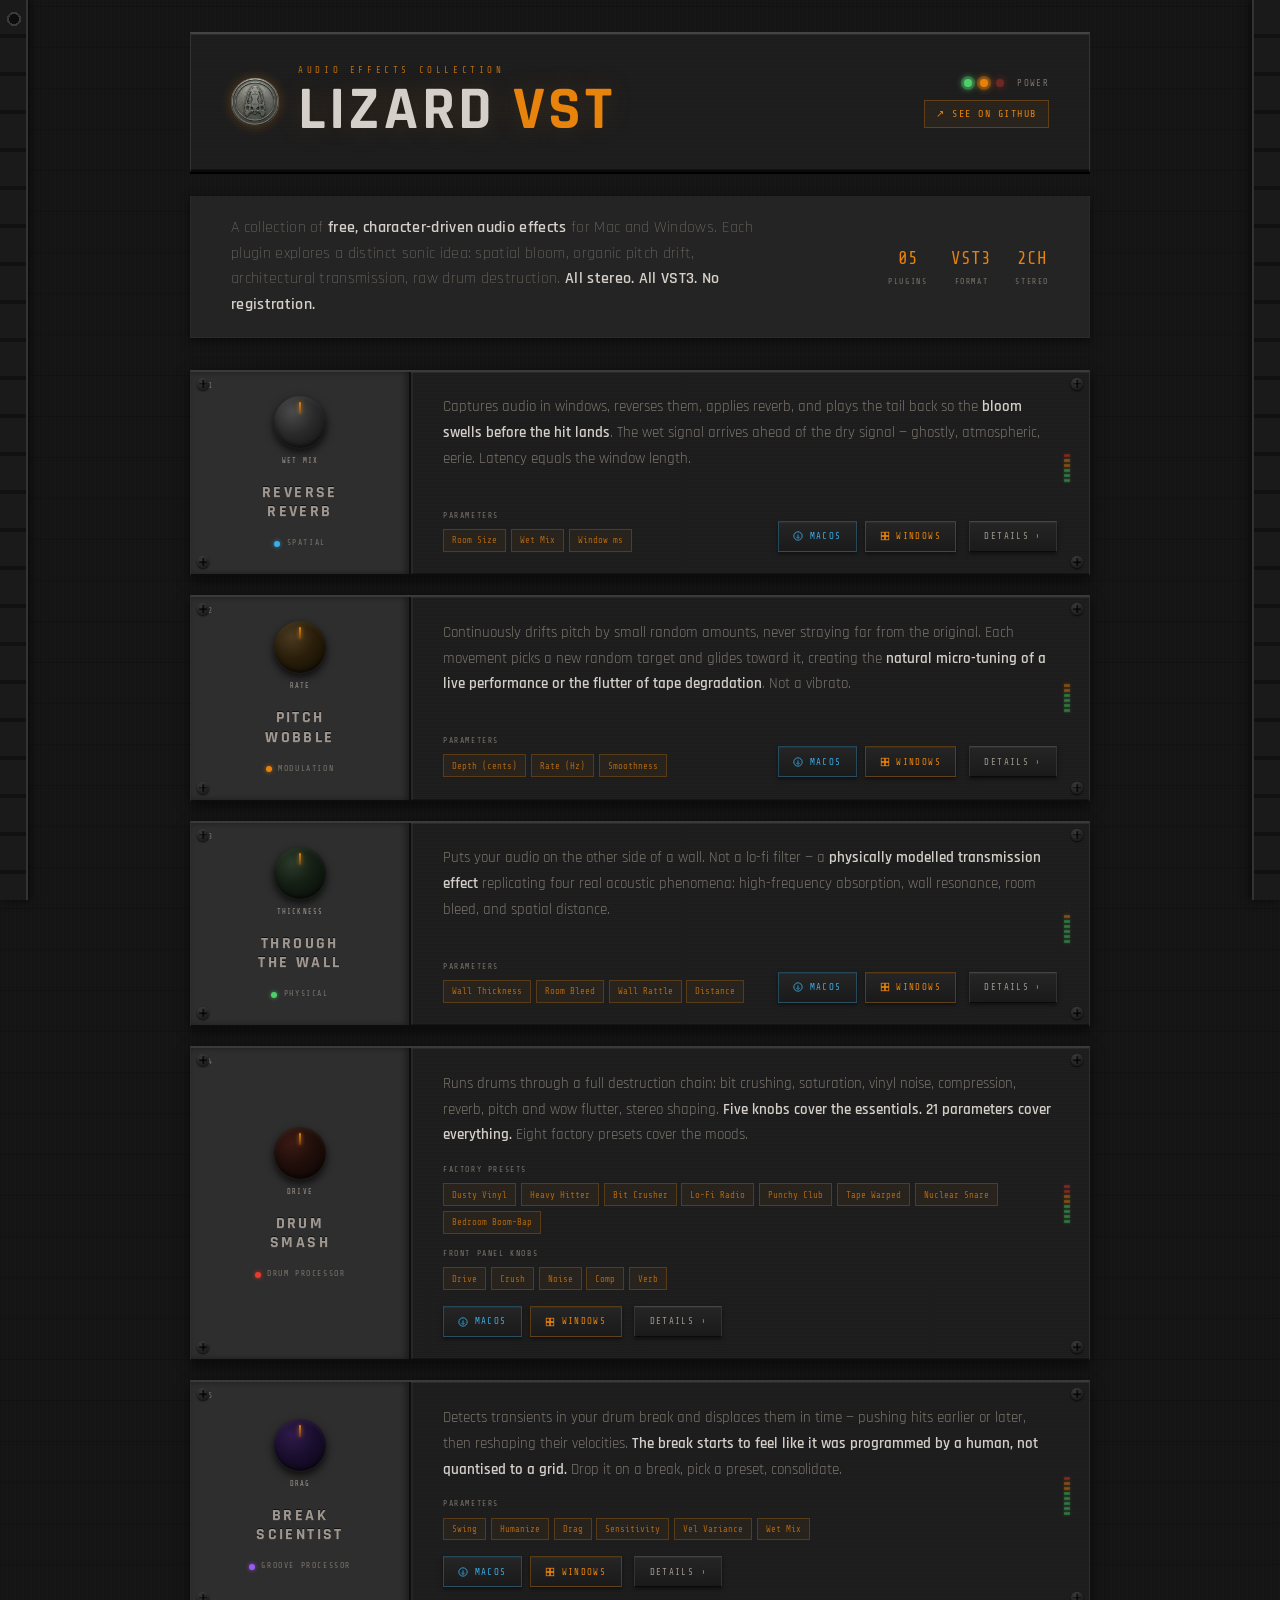
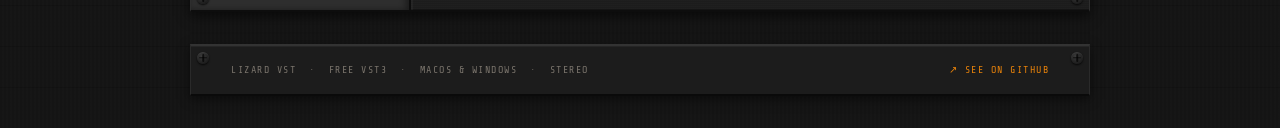
==== index.html @ 36403e06 "pages: favicon" ====
<!DOCTYPE html>
<html lang="en">
<head>
  <meta charset="UTF-8" />
  <meta name="viewport" content="width=device-width, initial-scale=1.0" />
  <title>Lizard VST — Audio Effects</title>
  <link rel="preconnect" href="https://fonts.googleapis.com">
  <link href="https://fonts.googleapis.com/css2?family=Rajdhani:wght@300;400;500;600;700&family=Share+Tech+Mono&display=swap" rel="stylesheet">
  <link rel="stylesheet" href="shared.css">
  <link rel="icon" type="image/x-icon" href="assets/favicon-32.png">
  <style>
    header { margin: 2rem 0 1.5rem; }
  </style>
</head>
<body>
<div class="page">

  <header>
    <div class="nameplate">
      <div class="brand" style="display:flex;flex-direction:row;align-items:center;gap:1.2rem;">
        <img src="assets/logo.png" alt="Lizard VST" class="logo-img">
        <div style="display:flex;flex-direction:column;gap:0.2rem;">
          <span class="brand-eyebrow">Audio Effects Collection</span>
          <span class="brand-name">LIZARD<span> VST</span></span>
        </div>
      </div>
      <div class="header-right">
        <div class="led-cluster">
          <div class="led green blink"></div>
          <div class="led amber blink2"></div>
          <div class="led red"></div>
          <span style="font-family:var(--mono);font-size:9px;letter-spacing:0.15em;color:var(--text-dim);margin-left:0.3rem;">POWER</span>
        </div>
        <a class="header-link" href="https://github.com/Ricardo-Silva91/vst_playground" target="_blank">&#8599; See on GitHub</a>
      </div>
    </div>
  </header>

  <div class="intro-strip">
    <p class="intro-text">
      A collection of <strong>free, character-driven audio effects</strong> for Mac and Windows.
      Each plugin explores a distinct sonic idea: spatial bloom, organic pitch drift, architectural transmission, raw drum destruction.
      <strong>All stereo. All VST3. No registration.</strong>
    </p>
    <div class="spec-row">
      <div class="spec"><span class="spec-val">05</span><span class="spec-label">Plugins</span></div>
      <div class="spec"><span class="spec-val">VST3</span><span class="spec-label">Format</span></div>
      <div class="spec"><span class="spec-val">2CH</span><span class="spec-label">Stereo</span></div>
    </div>
  </div>

  <div class="modules">

    <!-- REVERSE REVERB -->
    <div class="module">
      <div class="screw tl"></div><div class="screw tr"></div>
      <div class="screw bl"></div><div class="screw br"></div>
      <div class="module-inner">
        <div class="module-face" data-num="01">
          <div class="knob-wrap">
            <div class="knob"></div>
            <span class="knob-label">Wet Mix</span>
          </div>
          <div class="module-name-wrap">
            <div class="module-name">Reverse<br>Reverb</div>
          </div>
          <div class="cat-badge">
            <div class="cat-dot" style="background:var(--led-blue);box-shadow:0 0 4px rgba(58,172,232,0.7);"></div>
            Spatial
          </div>
        </div>
        <div class="module-content">
          <p class="module-desc">
            Captures audio in windows, reverses them, applies reverb, and plays the tail back so the <strong>bloom swells before the hit lands</strong>. The wet signal arrives ahead of the dry signal — ghostly, atmospheric, eerie. Latency equals the window length.
          </p>
          <div class="module-bottom">
            <div class="params-group">
              <p class="params-label">Parameters</p>
              <div class="params">
                <span class="param">Room Size</span>
                <span class="param">Wet Mix</span>
                <span class="param">Window ms</span>
              </div>
            </div>
            <div class="dl-row">
              <a class="dl-btn mac" href="https://github.com/Ricardo-Silva91/vst_playground/releases/download/reverse_reverb-latest/ReverseReverb.vst3_Mac.zip">
                <svg width="10" height="10" viewBox="0 0 24 24" fill="none" stroke="currentColor" stroke-width="2"><path d="M12 2a10 10 0 1 1 0 20A10 10 0 0 1 12 2z"/><path d="M12 8v8M8 14l4 4 4-4"/></svg>macOS
              </a>
              <a class="dl-btn win" href="https://github.com/Ricardo-Silva91/vst_playground/releases/download/reverse_reverb-latest/ReverseReverb.vst3_Windows.zip">
                <svg width="10" height="10" viewBox="0 0 24 24" fill="none" stroke="currentColor" stroke-width="2"><rect x="3" y="3" width="8" height="8"/><rect x="13" y="3" width="8" height="8"/><rect x="3" y="13" width="8" height="8"/><rect x="13" y="13" width="8" height="8"/></svg>Windows
              </a>
              <a class="dl-btn" href="reverse_reverb.html" style="color:var(--silk);margin-left:0.3rem;">Details &#8250;</a>
            </div>
          </div>
        </div>
      </div>
      <div class="vu-wrap">
        <div class="vu-seg on-red"></div>
        <div class="vu-seg on-amber"></div>
        <div class="vu-seg on-amber"></div>
        <div class="vu-seg on-green"></div>
        <div class="vu-seg on-green"></div>
        <div class="vu-seg on-green"></div>
        <div class="vu-seg"></div>
        <div class="vu-seg"></div>
      </div>
    </div>

    <!-- PITCH WOBBLE -->
    <div class="module">
      <div class="screw tl"></div><div class="screw tr"></div>
      <div class="screw bl"></div><div class="screw br"></div>
      <div class="module-inner">
        <div class="module-face" data-num="02">
          <div class="knob-wrap">
            <div class="knob" style="background:radial-gradient(circle at 35% 30%,#4a3a20 0%,#2a1e0a 45%,#0d0a04 100%);"></div>
            <span class="knob-label">Rate</span>
          </div>
          <div class="module-name-wrap">
            <div class="module-name">Pitch<br>Wobble</div>
          </div>
          <div class="cat-badge">
            <div class="cat-dot" style="background:var(--led-amber);box-shadow:0 0 4px rgba(232,130,10,0.7);"></div>
            Modulation
          </div>
        </div>
        <div class="module-content">
          <p class="module-desc">
            Continuously drifts pitch by small random amounts, never straying far from the original. Each movement picks a new random target and glides toward it, creating the <strong>natural micro-tuning of a live performance or the flutter of tape degradation</strong>. Not a vibrato.
          </p>
          <div class="module-bottom">
            <div class="params-group">
              <p class="params-label">Parameters</p>
              <div class="params">
                <span class="param">Depth (cents)</span>
                <span class="param">Rate (Hz)</span>
                <span class="param">Smoothness</span>
              </div>
            </div>
            <div class="dl-row">
              <a class="dl-btn mac" href="https://github.com/Ricardo-Silva91/vst_playground/releases/download/pitch_wobble-latest/PitchWobble.vst3_Mac.zip">
                <svg width="10" height="10" viewBox="0 0 24 24" fill="none" stroke="currentColor" stroke-width="2"><path d="M12 2a10 10 0 1 1 0 20A10 10 0 0 1 12 2z"/><path d="M12 8v8M8 14l4 4 4-4"/></svg>macOS
              </a>
              <a class="dl-btn win" href="https://github.com/Ricardo-Silva91/vst_playground/releases/download/pitch_wobble-latest/PitchWobble.vst3_Windows.zip">
                <svg width="10" height="10" viewBox="0 0 24 24" fill="none" stroke="currentColor" stroke-width="2"><rect x="3" y="3" width="8" height="8"/><rect x="13" y="3" width="8" height="8"/><rect x="3" y="13" width="8" height="8"/><rect x="13" y="13" width="8" height="8"/></svg>Windows
              </a>
              <a class="dl-btn" href="pitch_wobble.html" style="color:var(--silk);margin-left:0.3rem;">Details &#8250;</a>
            </div>
          </div>
        </div>
      </div>
      <div class="vu-wrap">
        <div class="vu-seg"></div>
        <div class="vu-seg on-amber"></div>
        <div class="vu-seg on-amber"></div>
        <div class="vu-seg on-green"></div>
        <div class="vu-seg on-green"></div>
        <div class="vu-seg on-green"></div>
        <div class="vu-seg on-green"></div>
        <div class="vu-seg"></div>
      </div>
    </div>

    <!-- THROUGH THE WALL -->
    <div class="module">
      <div class="screw tl"></div><div class="screw tr"></div>
      <div class="screw bl"></div><div class="screw br"></div>
      <div class="module-inner">
        <div class="module-face" data-num="03">
          <div class="knob-wrap">
            <div class="knob" style="background:radial-gradient(circle at 35% 30%,#2a3a2a 0%,#141e14 45%,#060c06 100%);"></div>
            <span class="knob-label">Thickness</span>
          </div>
          <div class="module-name-wrap">
            <div class="module-name">Through<br>the Wall</div>
          </div>
          <div class="cat-badge">
            <div class="cat-dot" style="background:var(--led-green);box-shadow:0 0 4px rgba(78,207,106,0.7);"></div>
            Physical
          </div>
        </div>
        <div class="module-content">
          <p class="module-desc">
            Puts your audio on the other side of a wall. Not a lo-fi filter — a <strong>physically modelled transmission effect</strong> replicating four real acoustic phenomena: high-frequency absorption, wall resonance, room bleed, and spatial distance.
          </p>
          <div class="module-bottom">
            <div class="params-group">
              <p class="params-label">Parameters</p>
              <div class="params">
                <span class="param">Wall Thickness</span>
                <span class="param">Room Bleed</span>
                <span class="param">Wall Rattle</span>
                <span class="param">Distance</span>
              </div>
            </div>
            <div class="dl-row">
              <a class="dl-btn mac" href="https://github.com/Ricardo-Silva91/vst_playground/releases/download/through_the_wall-latest/Through_The_Wall.vst3_Mac.zip">
                <svg width="10" height="10" viewBox="0 0 24 24" fill="none" stroke="currentColor" stroke-width="2"><path d="M12 2a10 10 0 1 1 0 20A10 10 0 0 1 12 2z"/><path d="M12 8v8M8 14l4 4 4-4"/></svg>macOS
              </a>
              <a class="dl-btn win" href="https://github.com/Ricardo-Silva91/vst_playground/releases/download/through_the_wall-latest/Through_The_Wall.vst3_Windows.zip">
                <svg width="10" height="10" viewBox="0 0 24 24" fill="none" stroke="currentColor" stroke-width="2"><rect x="3" y="3" width="8" height="8"/><rect x="13" y="3" width="8" height="8"/><rect x="3" y="13" width="8" height="8"/><rect x="13" y="13" width="8" height="8"/></svg>Windows
              </a>
              <a class="dl-btn" href="through_the_wall.html" style="color:var(--silk);margin-left:0.3rem;">Details &#8250;</a>
            </div>
          </div>
        </div>
      </div>
      <div class="vu-wrap">
        <div class="vu-seg"></div>
        <div class="vu-seg"></div>
        <div class="vu-seg on-amber"></div>
        <div class="vu-seg on-green"></div>
        <div class="vu-seg on-green"></div>
        <div class="vu-seg on-green"></div>
        <div class="vu-seg on-green"></div>
        <div class="vu-seg on-green"></div>
      </div>
    </div>

    <!-- DRUM SMASH -->
    <div class="module">
      <div class="screw tl"></div><div class="screw tr"></div>
      <div class="screw bl"></div><div class="screw br"></div>
      <div class="module-inner">
        <div class="module-face" data-num="04">
          <div class="knob-wrap">
            <div class="knob" style="background:radial-gradient(circle at 35% 30%,#3a1a14 0%,#200e0a 45%,#0a0504 100%);"></div>
            <span class="knob-label">Drive</span>
          </div>
          <div class="module-name-wrap">
            <div class="module-name">Drum<br>Smash</div>
          </div>
          <div class="cat-badge">
            <div class="cat-dot" style="background:var(--led-red);box-shadow:0 0 4px rgba(232,58,42,0.8);"></div>
            Drum Processor
          </div>
        </div>
        <div class="module-content">
          <p class="module-desc">
            Runs drums through a full destruction chain: bit crushing, saturation, vinyl noise, compression, reverb, pitch and wow flutter, stereo shaping. <strong>Five knobs cover the essentials. 21 parameters cover everything.</strong> Eight factory presets cover the moods.
          </p>
          <div class="module-bottom">
            <div class="params-group">
              <p class="params-label">Factory Presets</p>
              <div class="presets">
                <span class="preset">Dusty Vinyl</span>
                <span class="preset">Heavy Hitter</span>
                <span class="preset">Bit Crusher</span>
                <span class="preset">Lo-Fi Radio</span>
                <span class="preset">Punchy Club</span>
                <span class="preset">Tape Warped</span>
                <span class="preset">Nuclear Snare</span>
                <span class="preset">Bedroom Boom-Bap</span>
              </div>
              <p class="params-label" style="margin-top:0.5rem;">Front Panel Knobs</p>
              <div class="params">
                <span class="param">Drive</span>
                <span class="param">Crush</span>
                <span class="param">Noise</span>
                <span class="param">Comp</span>
                <span class="param">Verb</span>
              </div>
            </div>
            <div class="dl-row">
              <a class="dl-btn mac" href="https://github.com/Ricardo-Silva91/vst_playground/releases/download/drum_smash-latest/Drum_Smash.vst3_Mac.zip">
                <svg width="10" height="10" viewBox="0 0 24 24" fill="none" stroke="currentColor" stroke-width="2"><path d="M12 2a10 10 0 1 1 0 20A10 10 0 0 1 12 2z"/><path d="M12 8v8M8 14l4 4 4-4"/></svg>macOS
              </a>
              <a class="dl-btn win" href="https://github.com/Ricardo-Silva91/vst_playground/releases/download/drum_smash-latest/Drum_Smash.vst3_Windows.zip">
                <svg width="10" height="10" viewBox="0 0 24 24" fill="none" stroke="currentColor" stroke-width="2"><rect x="3" y="3" width="8" height="8"/><rect x="13" y="3" width="8" height="8"/><rect x="3" y="13" width="8" height="8"/><rect x="13" y="13" width="8" height="8"/></svg>Windows
              </a>
              <a class="dl-btn" href="drum_smash.html" style="color:var(--silk);margin-left:0.3rem;">Details &#8250;</a>
            </div>
          </div>
        </div>
      </div>
      <div class="vu-wrap">
        <div class="vu-seg on-red"></div>
        <div class="vu-seg on-red"></div>
        <div class="vu-seg on-amber"></div>
        <div class="vu-seg on-amber"></div>
        <div class="vu-seg on-green"></div>
        <div class="vu-seg on-green"></div>
        <div class="vu-seg on-green"></div>
        <div class="vu-seg on-green"></div>
      </div>
    </div>

    <!-- BREAK SCIENTIST -->
    <div class="module">
      <div class="screw tl"></div><div class="screw tr"></div>
      <div class="screw bl"></div><div class="screw br"></div>
      <div class="module-inner">
        <div class="module-face" data-num="05">
          <div class="knob-wrap">
            <div class="knob" style="background:radial-gradient(circle at 35% 30%,#2e1a4a 0%,#1a0e2e 45%,#0a0614 100%);"></div>
            <span class="knob-label">Drag</span>
          </div>
          <div class="module-name-wrap">
            <div class="module-name">Break<br>Scientist</div>
          </div>
          <div class="cat-badge">
            <div class="cat-dot" style="background:#9b59f5;box-shadow:0 0 4px rgba(155,89,245,0.8);"></div>
            Groove Processor
          </div>
        </div>
        <div class="module-content">
          <p class="module-desc">
            Detects transients in your drum break and displaces them in time — pushing hits earlier or later, then reshaping their velocities. <strong>The break starts to feel like it was programmed by a human, not quantised to a grid.</strong> Drop it on a break, pick a preset, consolidate.
          </p>
          <div class="module-bottom">
            <div class="params-group">
              <p class="params-label">Parameters</p>
              <div class="params">
                <span class="param">Swing</span>
                <span class="param">Humanize</span>
                <span class="param">Drag</span>
                <span class="param">Sensitivity</span>
                <span class="param">Vel Variance</span>
                <span class="param">Wet Mix</span>
              </div>
            </div>
            <div class="dl-row">
              <a class="dl-btn mac" href="https://github.com/Ricardo-Silva91/vst_playground/releases/download/break_scientist-latest/Break_Scientist.vst3_Mac.zip">
                <svg width="10" height="10" viewBox="0 0 24 24" fill="none" stroke="currentColor" stroke-width="2"><path d="M12 2a10 10 0 1 1 0 20A10 10 0 0 1 12 2z"/><path d="M12 8v8M8 14l4 4 4-4"/></svg>macOS
              </a>
              <a class="dl-btn win" href="https://github.com/Ricardo-Silva91/vst_playground/releases/download/break_scientist-latest/Break_Scientist.vst3_Windows.zip">
                <svg width="10" height="10" viewBox="0 0 24 24" fill="none" stroke="currentColor" stroke-width="2"><rect x="3" y="3" width="8" height="8"/><rect x="13" y="3" width="8" height="8"/><rect x="3" y="13" width="8" height="8"/><rect x="13" y="13" width="8" height="8"/></svg>Windows
              </a>
              <a class="dl-btn" href="break_scientist.html" style="color:var(--silk);margin-left:0.3rem;">Details &#8250;</a>
            </div>
          </div>
        </div>
      </div>
      <div class="vu-wrap">
        <div class="vu-seg on-red"></div>
        <div class="vu-seg on-amber"></div>
        <div class="vu-seg on-amber"></div>
        <div class="vu-seg on-green"></div>
        <div class="vu-seg on-green"></div>
        <div class="vu-seg on-green"></div>
        <div class="vu-seg on-green"></div>
        <div class="vu-seg on-green"></div>
      </div>
    </div>

  </div><!-- /modules -->

  <footer>
    <div class="screw tl"></div><div class="screw tr"></div>
    <span class="footer-text">Lizard VST &nbsp;&#183;&nbsp; Free VST3 &nbsp;&#183;&nbsp; macOS &amp; Windows &nbsp;&#183;&nbsp; Stereo</span>
    <a class="footer-link" href="https://github.com/Ricardo-Silva91/vst_playground" target="_blank">&#8599; See on GitHub</a>
  </footer>

</div>
</body>
</html>
---- shared.css ----
/* ============================================================
   shared.css — Lizard VST
   Common styles for index and all plugin detail pages.
   Per-plugin accent color is set via --accent in each page's
   own <style> block, along with knob tint overrides.
   ============================================================ */

*, *::before, *::after { box-sizing: border-box; margin: 0; padding: 0; }

/* ── DESIGN TOKENS ── */
:root {
  --chassis:   #141414;
  --panel:     #1c1c1c;
  --panel-lt:  #242424;
  --metal:     #2e2e2e;
  --metal-hi:  #3d3d3d;
  --edge:      #0a0a0a;
  --led-amber: #e8820a;
  --led-green: #4ecf6a;
  --led-red:   #e83a2a;
  --led-blue:  #3aace8;
  --text:      #d4cfc8;
  --text-dim:  #7a746c;
  --silk:      #a09890;
  --mono:      'Share Tech Mono', monospace;
  --sans:      'Rajdhani', sans-serif;
  /* --accent and --accent-rgb set per page */
}

/* ── BASE ── */
html { scroll-behavior: smooth; }

body {
  background: var(--chassis);
  color: var(--text);
  font-family: var(--sans);
  font-size: 15px;
  line-height: 1.6;
  overflow-x: hidden;
  background-image:
    repeating-linear-gradient(90deg, transparent, transparent 2px, rgba(255,255,255,0.008) 2px, rgba(255,255,255,0.008) 4px),
    repeating-linear-gradient(0deg, transparent, transparent 40px, rgba(0,0,0,0.15) 40px, rgba(0,0,0,0.15) 41px);
}

/* ── RACK RAILS ── */
body::before, body::after {
  content: ''; position: fixed; top: 0; bottom: 0; width: 28px;
  background: repeating-linear-gradient(180deg, #1a1a1a 0px, #1a1a1a 34px, #111 34px, #111 38px);
  z-index: 100;
}
body::before {
  left: 0; border-right: 2px solid #333; box-shadow: 2px 0 8px rgba(0,0,0,0.6);
  background-image:
    radial-gradient(circle at 14px 19px, #0d0d0d 5px, transparent 5px),
    radial-gradient(circle at 14px 19px, #3a3a3a 7px, transparent 7px),
    repeating-linear-gradient(180deg, #1a1a1a 0px, #1a1a1a 34px, #111 34px, #111 38px);
}
body::after { right: 0; border-left: 2px solid #333; box-shadow: -2px 0 8px rgba(0,0,0,0.6); }

/* ── PAGE WRAPPER ── */
.page { max-width: 1000px; margin: 0 auto; padding: 0 50px; }

/* ── SCREWS ── */
.screw {
  position: absolute; width: 12px; height: 12px; border-radius: 50%;
  background: radial-gradient(circle at 40% 35%, #3a3a3a, #111);
  box-shadow: 0 1px 2px rgba(0,0,0,0.8), inset 0 1px 0 rgba(255,255,255,0.08); z-index: 2;
}
.screw::before, .screw::after { content: ''; position: absolute; background: rgba(0,0,0,0.7); border-radius: 1px; }
.screw::before { top: 50%; left: 2px; right: 2px; height: 1.5px; transform: translateY(-50%); }
.screw::after  { left: 50%; top: 2px; bottom: 2px; width: 1.5px; transform: translateX(-50%); }
.screw.tl { top: 6px; left: 6px; }  .screw.tr { top: 6px; right: 6px; }
.screw.bl { bottom: 6px; left: 6px; } .screw.br { bottom: 6px; right: 6px; }

/* ── DOWNLOAD BUTTONS ── */
.dl-btn {
  display: inline-flex; align-items: center; gap: 0.4rem;
  font-family: var(--mono); font-size: 9px; letter-spacing: 0.15em; text-transform: uppercase;
  text-decoration: none; padding: 0.45rem 0.9rem;
  border: 1px solid #333; border-top-color: #444; border-bottom-color: #0a0a0a;
  background: linear-gradient(180deg, #252525, #1a1a1a); color: var(--text-dim);
  box-shadow: 0 2px 4px rgba(0,0,0,0.5), inset 0 1px 0 rgba(255,255,255,0.04);
  transition: all 0.15s;
}
.dl-btn:hover { transform: translateY(-1px); box-shadow: 0 4px 8px rgba(0,0,0,0.6); }
.dl-btn:active { transform: translateY(1px); }
.dl-btn.mac { color: var(--led-blue); border-color: rgba(58,172,232,0.3); }
.dl-btn.mac:hover { background: linear-gradient(180deg, #1e2a30, #141e24); box-shadow: 0 4px 8px rgba(0,0,0,0.6), 0 0 8px rgba(58,172,232,0.15); }
.dl-btn.win { color: var(--led-amber); border-color: rgba(232,130,10,0.3); }
.dl-btn.win:hover { background: linear-gradient(180deg, #2a2010, #1a1408); box-shadow: 0 4px 8px rgba(0,0,0,0.6), 0 0 8px rgba(232,130,10,0.2); }

/* ── FOOTER ── */
footer {
  background: var(--panel);
  border: 1px solid #2a2a2a; border-top: 2px solid #333; border-bottom: 2px solid #0a0a0a;
  box-shadow: 0 3px 10px rgba(0,0,0,0.5), inset 0 1px 0 rgba(255,255,255,0.04);
  padding: 1rem 2.5rem;
  display: flex; justify-content: space-between; align-items: center; flex-wrap: wrap; gap: 1rem;
  margin: 1rem 0 2rem; position: relative;
}
.footer-text { font-family: var(--mono); font-size: 10px; letter-spacing: 0.15em; text-transform: uppercase; color: var(--text-dim); }
.footer-link { font-family: var(--mono); font-size: 10px; letter-spacing: 0.15em; text-transform: uppercase; color: var(--led-amber); text-decoration: none; transition: color 0.2s; }
.footer-link:hover { color: var(--text); }

/* ── CAT DOT ── */
.cat-dot { width: 6px; height: 6px; border-radius: 50%; flex-shrink: 0; }

/* ── VU METER ── */
.vu-seg { width: 6px; height: 3px; background: #1a1a1a; border: 1px solid #222; }
.vu-seg.on-green { background: var(--led-green); box-shadow: 0 0 3px rgba(78,207,106,0.6); border-color: #3aaf52; }
.vu-seg.on-amber { background: var(--led-amber); box-shadow: 0 0 3px rgba(232,130,10,0.6); border-color: #c96e08; }
.vu-seg.on-red   { background: var(--led-red);   box-shadow: 0 0 3px rgba(232,58,42,0.5);  border-color: #c02a1e; }

/* ════════════════════════════════════════════════════════════
   INDEX PAGE STYLES
   ════════════════════════════════════════════════════════════ */

.nameplate {
  background: var(--panel);
  border: 1px solid #333; border-top: 2px solid #444; border-bottom: 2px solid #0a0a0a;
  box-shadow: 0 2px 0 #000, inset 0 1px 0 rgba(255,255,255,0.06), inset 0 -1px 0 rgba(0,0,0,0.4);
  padding: 1.8rem 2.5rem;
  display: flex; justify-content: space-between; align-items: center;
  position: relative; overflow: hidden;
}
.nameplate::before {
  content: ''; position: absolute; inset: 0;
  background: repeating-linear-gradient(0deg, transparent, transparent 1px, rgba(255,255,255,0.012) 1px, rgba(255,255,255,0.012) 2px);
  pointer-events: none;
}
.brand { display: flex; flex-direction: row; align-items: center; gap: 1.2rem; }
.brand-eyebrow { font-family: var(--mono); font-size: 9px; letter-spacing: 0.4em; text-transform: uppercase; color: var(--led-amber); opacity: 0.8; }
.brand-name {
  font-family: var(--sans); font-weight: 700; font-size: clamp(2rem, 5vw, 3.8rem);
  letter-spacing: 0.06em; text-transform: uppercase; color: var(--text);
  line-height: 1; text-shadow: 0 0 30px rgba(232,130,10,0.15);
}
.brand-name span { color: var(--led-amber); }
.header-right { display: flex; flex-direction: column; align-items: flex-end; gap: 0.6rem; }
.led-cluster { display: flex; gap: 0.5rem; align-items: center; }
.led { width: 8px; height: 8px; border-radius: 50%; position: relative; }
.led::after { content: ''; position: absolute; inset: -3px; border-radius: 50%; opacity: 0.3; }
.led.amber { background: var(--led-amber); box-shadow: 0 0 6px 2px rgba(232,130,10,0.7); }
.led.amber::after { background: var(--led-amber); }
.led.green { background: var(--led-green); box-shadow: 0 0 6px 2px rgba(78,207,106,0.7); }
.led.green::after { background: var(--led-green); }
.led.red { background: var(--led-red); box-shadow: 0 0 6px 2px rgba(232,58,42,0.5); opacity: 0.4; }
.led.blink  { animation: blink 2.4s ease-in-out infinite; }
.led.blink2 { animation: blink 1.8s 0.6s ease-in-out infinite; }
@keyframes blink { 0%, 90%, 100% { opacity: 1; } 95% { opacity: 0.2; } }
.header-link {
  font-family: var(--mono); font-size: 10px; letter-spacing: 0.15em; text-transform: uppercase;
  color: var(--led-amber); text-decoration: none;
  border: 1px solid rgba(232,130,10,0.3); padding: 0.3rem 0.7rem;
  transition: all 0.2s; background: rgba(232,130,10,0.05);
}
.header-link:hover { background: rgba(232,130,10,0.12); border-color: var(--led-amber); box-shadow: 0 0 10px rgba(232,130,10,0.2); }

.intro-strip {
  background: var(--panel-lt); border: 1px solid #2a2a2a; border-top: none;
  padding: 1.2rem 2.5rem; display: flex; justify-content: space-between;
  align-items: center; gap: 2rem; flex-wrap: wrap;
  box-shadow: 0 3px 8px rgba(0,0,0,0.5); margin-bottom: 2rem;
}
.intro-text { font-family: var(--sans); font-weight: 300; font-size: 1rem; color: var(--text-dim); max-width: 550px; letter-spacing: 0.02em; }
.intro-text strong { color: var(--text); font-weight: 600; }
.spec-row { display: flex; gap: 1.5rem; flex-shrink: 0; }
.spec { display: flex; flex-direction: column; align-items: center; gap: 0.2rem; }
.spec-val { font-family: var(--mono); font-size: 1.1rem; color: var(--led-amber); }
.spec-label { font-family: var(--mono); font-size: 8px; letter-spacing: 0.2em; text-transform: uppercase; color: var(--text-dim); }

.modules { display: flex; flex-direction: column; gap: 1.2rem; margin-bottom: 2rem; }
.module {
  background: var(--panel); border: 1px solid #2e2e2e; border-top: 2px solid #3a3a3a; border-bottom: 2px solid #0d0d0d;
  box-shadow: 0 4px 12px rgba(0,0,0,0.6), inset 0 1px 0 rgba(255,255,255,0.05), inset 0 -1px 0 rgba(0,0,0,0.3);
  position: relative; overflow: hidden; transition: box-shadow 0.3s;
}
.module:hover {
  box-shadow: 0 6px 20px rgba(0,0,0,0.7), 0 0 0 1px rgba(232,130,10,0.15), inset 0 1px 0 rgba(255,255,255,0.07), inset 0 -1px 0 rgba(0,0,0,0.3);
}
.module::before {
  content: ''; position: absolute; inset: 0;
  background: repeating-linear-gradient(0deg, transparent, transparent 1px, rgba(255,255,255,0.01) 1px, rgba(255,255,255,0.01) 2px);
  pointer-events: none; z-index: 0;
}
.module-inner { position: relative; z-index: 1; display: grid; grid-template-columns: 220px 1fr; min-height: 140px; }
.module-face {
  background: var(--metal); border-right: 2px solid #0d0d0d;
  box-shadow: inset -3px 0 6px rgba(0,0,0,0.4), 2px 0 0 rgba(255,255,255,0.04);
  padding: 1.5rem 1.2rem; display: flex; flex-direction: column;
  align-items: center; justify-content: center; gap: 1rem; position: relative;
}
.module-face::before {
  content: attr(data-num); position: absolute; top: 0.5rem; left: 0.7rem;
  font-family: var(--mono); font-size: 8px; color: var(--text-dim); letter-spacing: 0.2em;
}
.knob-wrap { display: flex; flex-direction: column; align-items: center; gap: 0.5rem; }
.knob {
  width: 52px; height: 52px; border-radius: 50%; position: relative; cursor: pointer;
  background: radial-gradient(circle at 35% 30%, #4a4a4a 0%, #2a2a2a 45%, #111 100%);
  box-shadow: 0 4px 8px rgba(0,0,0,0.8), 0 1px 0 rgba(255,255,255,0.1), inset 0 -2px 4px rgba(0,0,0,0.6), inset 0 2px 4px rgba(255,255,255,0.08);
  transition: transform 0.15s;
}
.knob:hover { transform: rotate(15deg) scale(1.05); }
.knob::after {
  content: ''; position: absolute; top: 6px; left: 50%; transform: translateX(-50%);
  width: 2px; height: 12px;
  background: linear-gradient(180deg, var(--led-amber), rgba(232,130,10,0.3));
  border-radius: 1px; box-shadow: 0 0 4px rgba(232,130,10,0.8);
}
.knob::before {
  content: ''; position: absolute; inset: -5px; border-radius: 50%;
  background: conic-gradient(var(--led-amber) 0deg 210deg, #222 210deg 360deg);
  opacity: 0.25; z-index: -1;
}
.knob-label { font-family: var(--mono); font-size: 8px; letter-spacing: 0.2em; text-transform: uppercase; color: var(--silk); text-align: center; }
.cat-badge { display: flex; align-items: center; gap: 0.4rem; font-family: var(--mono); font-size: 8px; letter-spacing: 0.2em; text-transform: uppercase; color: var(--text-dim); }
.module-name-wrap { text-align: center; }
.module-name { font-family: var(--sans); font-weight: 700; font-size: 1rem; letter-spacing: 0.15em; text-transform: uppercase; color: var(--silk); line-height: 1.2; text-shadow: 0 1px 0 rgba(255,255,255,0.07), 0 -1px 0 rgba(0,0,0,0.6); }
.module-content { padding: 1.4rem 2rem; display: flex; flex-direction: column; justify-content: space-between; gap: 1rem; position: relative; }
.module-desc { font-size: 0.95rem; color: var(--text-dim); line-height: 1.7; }
.module-desc strong { color: var(--text); font-weight: 600; }
.module-bottom { display: flex; justify-content: space-between; align-items: flex-end; gap: 1rem; flex-wrap: wrap; }
.params-group { display: flex; flex-direction: column; gap: 0.4rem; }
.params-label { font-family: var(--mono); font-size: 8px; letter-spacing: 0.2em; text-transform: uppercase; color: var(--text-dim); }
.params { display: flex; flex-wrap: wrap; gap: 0.3rem; }
.param { font-family: var(--mono); font-size: 9px; padding: 0.2rem 0.5rem; border: 1px solid rgba(232,130,10,0.25); color: rgba(232,130,10,0.7); background: rgba(232,130,10,0.05); }
.presets { display: flex; flex-wrap: wrap; gap: 0.3rem; }
.preset { font-family: var(--mono); font-size: 9px; padding: 0.2rem 0.5rem; border: 1px solid rgba(232,130,10,0.25); color: rgba(232,130,10,0.7); background: rgba(232,130,10,0.05); }
.dl-row { display: flex; gap: 0.5rem; flex-shrink: 0; align-items: flex-end; }
.vu-wrap { position: absolute; right: 1.2rem; top: 50%; transform: translateY(-50%); display: flex; flex-direction: column; gap: 2px; opacity: 0.5; }

/* ════════════════════════════════════════════════════════════
   PLUGIN DETAIL PAGE STYLES
   ════════════════════════════════════════════════════════════ */

.nav {
  margin: 1.5rem 0 0; padding: 0.6rem 1.2rem;
  background: var(--panel); border: 1px solid #2a2a2a; border-top: 2px solid #333; border-bottom: 2px solid #0a0a0a;
  display: flex; align-items: center; gap: 0.8rem;
  font-family: var(--mono); font-size: 9px; letter-spacing: 0.15em; text-transform: uppercase; color: var(--text-dim);
}
.nav a { color: var(--led-amber); text-decoration: none; transition: color 0.2s; }
.nav a:hover { color: var(--text); }
.nav .sep { opacity: 0.3; }

.hero {
  margin: 1rem 0; background: var(--panel);
  border: 1px solid #333; border-top: 2px solid #444; border-bottom: 2px solid #0a0a0a;
  box-shadow: 0 4px 16px rgba(0,0,0,0.7), inset 0 1px 0 rgba(255,255,255,0.06);
  position: relative; overflow: hidden;
}
.hero::before {
  content: ''; position: absolute; inset: 0;
  background: repeating-linear-gradient(0deg, transparent, transparent 1px, rgba(255,255,255,0.012) 1px, rgba(255,255,255,0.012) 2px);
  pointer-events: none;
}
.hero-inner { display: grid; grid-template-columns: 260px 1fr; min-height: 180px; }
.hero-face {
  background: var(--metal); border-right: 2px solid #0d0d0d;
  box-shadow: inset -3px 0 6px rgba(0,0,0,0.4), 2px 0 0 rgba(255,255,255,0.04);
  padding: 2rem 1.5rem; display: flex; flex-direction: column; justify-content: space-between; position: relative;
}
.hero-num { font-family: var(--mono); font-size: 8px; letter-spacing: 0.2em; color: var(--text-dim); }
.hero-title { font-family: var(--sans); font-weight: 700; font-size: 2.2rem; letter-spacing: 0.1em; text-transform: uppercase; color: var(--silk); text-shadow: 0 1px 0 rgba(255,255,255,0.07), 0 -1px 0 rgba(0,0,0,0.6); line-height: 1.1; }
.hero-cat { display: flex; align-items: center; gap: 0.5rem; font-family: var(--mono); font-size: 9px; letter-spacing: 0.2em; color: var(--text-dim); }
.knob-row { display: flex; gap: 1.2rem; justify-content: center; padding: 0.5rem 0; flex-wrap: wrap; }
.knob-unit { display: flex; flex-direction: column; align-items: center; gap: 0.3rem; }
/* Detail page knob — smaller than index knob, accent-tinted pointer */
.hero-face .knob {
  width: 44px; height: 44px;
  background: radial-gradient(circle at 35% 30%, #4a4a4a 0%, #2a2a2a 45%, #111 100%);
  box-shadow: 0 4px 8px rgba(0,0,0,0.8), 0 1px 0 rgba(255,255,255,0.1), inset 0 -2px 4px rgba(0,0,0,0.6), inset 0 2px 4px rgba(255,255,255,0.08);
}
.hero-face .knob::after {
  top: 5px; height: 10px;
  background: linear-gradient(180deg, var(--accent), rgba(var(--accent-rgb), 0.3));
  box-shadow: 0 0 4px rgba(var(--accent-rgb), 0.8);
}
.hero-face .knob::before {
  background: conic-gradient(var(--accent) 0deg 210deg, #222 210deg 360deg);
}
.knob-label { font-family: var(--mono); font-size: 7px; letter-spacing: 0.15em; color: var(--silk); text-align: center; text-transform: uppercase; }
.hero-body { padding: 2rem 2.5rem; display: flex; flex-direction: column; gap: 1rem; justify-content: center; }
.hero-tagline { font-family: var(--sans); font-weight: 600; font-size: 1.3rem; color: var(--accent); letter-spacing: 0.05em; }
.hero-desc { font-size: 1rem; color: var(--text-dim); line-height: 1.8; max-width: 560px; }
.hero-desc strong { color: var(--text); font-weight: 600; }
.hero-dl { display: flex; gap: 0.5rem; margin-top: 0.5rem; }

.content-grid { display: grid; grid-template-columns: 1fr 1fr; gap: 1rem; margin: 1rem 0; }
.content-grid.wide { grid-template-columns: 1fr; }
.content-grid.thirds { grid-template-columns: 1fr 1fr 1fr; }

.panel {
  background: var(--panel); border: 1px solid #2a2a2a; border-top: 2px solid #333; border-bottom: 2px solid #0a0a0a;
  box-shadow: 0 3px 8px rgba(0,0,0,0.5), inset 0 1px 0 rgba(255,255,255,0.04);
  padding: 1.8rem 2rem; position: relative;
}
.panel-title {
  font-family: var(--mono); font-size: 9px; letter-spacing: 0.3em; text-transform: uppercase;
  color: var(--accent); margin-bottom: 1.2rem;
  display: flex; align-items: center; gap: 0.8rem;
}
.panel-title::after { content: ''; flex: 1; height: 1px; background: linear-gradient(90deg, rgba(var(--accent-rgb), 0.3), transparent); }

.chain { display: flex; flex-wrap: wrap; gap: 0; align-items: center; }
.chain-node {
  background: var(--metal); border: 1px solid #333; border-top-color: #3a3a3a; border-bottom-color: #0d0d0d;
  padding: 0.5rem 0.8rem; font-family: var(--mono); font-size: 9px; letter-spacing: 0.1em; color: var(--silk);
  box-shadow: 0 2px 4px rgba(0,0,0,0.4), inset 0 1px 0 rgba(255,255,255,0.04);
}
.chain-node.highlight {
  border-color: rgba(var(--accent-rgb), 0.4); color: var(--accent);
  box-shadow: 0 2px 4px rgba(0,0,0,0.4), 0 0 8px rgba(var(--accent-rgb), 0.1);
}
.chain-arrow { font-family: var(--mono); font-size: 10px; color: #333; padding: 0 0.3rem; flex-shrink: 0; }
.chain-note { font-family: var(--mono); font-size: 8px; color: var(--text-dim); margin-top: 0.6rem; letter-spacing: 0.05em; line-height: 1.6; }

.param-list { display: flex; flex-direction: column; gap: 0.8rem; }
.param-card {
  background: var(--metal); border: 1px solid #2a2a2a; border-top-color: #363636; border-bottom-color: #0d0d0d;
  padding: 0.9rem 1.1rem; box-shadow: 0 2px 4px rgba(0,0,0,0.4), inset 0 1px 0 rgba(255,255,255,0.03);
}
.param-name { font-family: var(--mono); font-size: 10px; letter-spacing: 0.15em; text-transform: uppercase; color: var(--accent); margin-bottom: 0.3rem; }
.param-desc { font-size: 0.9rem; color: var(--text-dim); line-height: 1.65; }
.param-desc strong { color: var(--text); font-weight: 600; }
.param-range { font-family: var(--mono); font-size: 8px; color: #555; margin-top: 0.3rem; letter-spacing: 0.1em; }

.usecase-list { display: flex; flex-direction: column; gap: 0.8rem; }
.usecase-card { border-left: 2px solid var(--accent); padding: 0.8rem 1rem; background: rgba(var(--accent-rgb), 0.04); }
.usecase-title { font-family: var(--sans); font-weight: 600; font-size: 0.95rem; color: var(--text); letter-spacing: 0.05em; margin-bottom: 0.3rem; }
.usecase-body { font-size: 0.9rem; color: var(--text-dim); line-height: 1.65; }
.usecase-body strong { color: var(--text); }
.usecase-settings { font-family: var(--mono); font-size: 8px; color: var(--accent); margin-top: 0.4rem; letter-spacing: 0.1em; opacity: 0.8; }

.tip-list { display: flex; flex-direction: column; gap: 0.7rem; }
.tip { display: flex; gap: 0.8rem; align-items: flex-start; padding: 0.7rem 0.9rem; background: var(--metal); border: 1px solid #2a2a2a; border-left: 2px solid var(--led-amber); }
.tip-icon { color: var(--led-amber); font-size: 0.8rem; flex-shrink: 0; margin-top: 0.1rem; }
.tip-text { font-size: 0.9rem; color: var(--text-dim); line-height: 1.65; }
.tip-text strong { color: var(--text); }

/* Drum Smash section headers */
.sections-grid { display: grid; grid-template-columns: 1fr 1fr; gap: 0.8rem; }
.section-card { background: var(--metal); border: 1px solid #2a2a2a; border-top-color: #363636; border-bottom-color: #0d0d0d; padding: 1rem 1.1rem; box-shadow: 0 2px 4px rgba(0,0,0,0.4), inset 0 1px 0 rgba(255,255,255,0.03); }
.section-name { font-family: var(--mono); font-size: 9px; letter-spacing: 0.2em; text-transform: uppercase; color: var(--accent); margin-bottom: 0.4rem; display: flex; align-items: center; gap: 0.5rem; }
.section-name::before { content: ''; width: 4px; height: 4px; border-radius: 50%; background: var(--accent); box-shadow: 0 0 4px var(--accent); flex-shrink: 0; }
.section-params { font-family: var(--mono); font-size: 8px; color: var(--text-dim); letter-spacing: 0.05em; line-height: 1.8; }
.section-desc { font-size: 0.85rem; color: var(--text-dim); line-height: 1.6; margin-top: 0.4rem; }
.section-desc strong { color: var(--text); }
.preset-grid { display: grid; grid-template-columns: repeat(auto-fill, minmax(200px, 1fr)); gap: 0.7rem; }
.preset-card { background: var(--metal); border: 1px solid #2a2a2a; border-top-color: #333; border-left: 2px solid var(--accent); padding: 0.8rem 1rem; box-shadow: 0 2px 4px rgba(0,0,0,0.4); }
.preset-name { font-family: var(--mono); font-size: 9px; letter-spacing: 0.15em; text-transform: uppercase; color: var(--led-amber); margin-bottom: 0.3rem; }
.preset-desc { font-size: 0.85rem; color: var(--text-dim); line-height: 1.5; }

/* ── LOGO ── */
.logo-img {
  width: 48px; height: 48px; object-fit: contain;
  opacity: 0.85; filter: drop-shadow(0 0 6px rgba(232,130,10,0.35)); flex-shrink: 0;
}
.hero-logo {
  width: 56px; height: 56px; object-fit: contain;
  opacity: 0.7; filter: drop-shadow(0 0 8px rgba(232,130,10,0.3));
  position: absolute; bottom: 12px; right: 14px;
}

/* ── ANIMATIONS ── */
@keyframes fadeSlide { from { opacity: 0; transform: translateY(14px); } to { opacity: 1; transform: translateY(0); } }
header        { animation: fadeSlide 0.5s ease both; }
.intro-strip  { animation: fadeSlide 0.5s 0.1s ease both; }
.module:nth-child(1) { animation: fadeSlide 0.5s 0.15s ease both; }
.module:nth-child(2) { animation: fadeSlide 0.5s 0.22s ease both; }
.module:nth-child(3) { animation: fadeSlide 0.5s 0.29s ease both; }
.module:nth-child(4) { animation: fadeSlide 0.5s 0.36s ease both; }
.nav    { animation: fadeSlide 0.4s ease both; }
.hero   { animation: fadeSlide 0.4s 0.05s ease both; }
.content-grid:nth-of-type(1) { animation: fadeSlide 0.4s 0.10s ease both; }
.content-grid:nth-of-type(2) { animation: fadeSlide 0.4s 0.15s ease both; }
.content-grid:nth-of-type(3) { animation: fadeSlide 0.4s 0.20s ease both; }
.content-grid:nth-of-type(4) { animation: fadeSlide 0.4s 0.25s ease both; }
footer        { animation: fadeSlide 0.5s 0.4s ease both; }

/* ── RESPONSIVE ── */
@media (max-width: 640px) {
  body::before, body::after { width: 14px; }
  .page { padding: 0 22px; }

  /* index */
  .nameplate { padding: 1.2rem; flex-wrap: wrap; gap: 0.8rem; }
  .brand-name { font-size: clamp(1.6rem, 8vw, 2.8rem); }
  .intro-strip { padding: 1rem 1.2rem; flex-direction: column; gap: 0.8rem; }
  .spec-row { justify-content: center; }
  .module-inner { grid-template-columns: 1fr; }
  .module-face { border-right: none; border-bottom: 2px solid #0d0d0d; flex-direction: row; justify-content: flex-start; padding: 1rem 1.2rem; }
  .module-bottom { flex-direction: column; align-items: flex-start; gap: 0.8rem; }
  .dl-row { flex-wrap: wrap; }
  .vu-wrap { display: none; }

  /* plugin pages */
  .nav { font-size: 8px; padding: 0.5rem 0.8rem; }
  .hero-inner { grid-template-columns: 1fr; }
  .hero-face { border-right: none; border-bottom: 2px solid #0d0d0d; padding: 1.4rem 1.4rem 1rem; flex-direction: row; flex-wrap: wrap; gap: 1rem; align-items: center; justify-content: flex-start; }
  .hero-num { position: static; }
  .hero-title { font-size: 1.6rem; }
  .knob-row { gap: 0.7rem; }
  .hero-body { padding: 1.2rem 1.4rem; }
  .hero-tagline { font-size: 1.1rem; }
  .hero-dl { flex-wrap: wrap; }
  .content-grid, .content-grid.thirds { grid-template-columns: 1fr; }
  .sections-grid { grid-template-columns: 1fr; }
  .preset-grid { grid-template-columns: 1fr; }
  .chain-node { font-size: 8px; padding: 0.35rem 0.5rem; }
  .hero-logo { width: 40px; height: 40px; bottom: 8px; right: 8px; }
  footer { padding: 0.8rem 1rem; flex-direction: column; align-items: flex-start; gap: 0.5rem; }
}

@media (max-width: 400px) {
  .page { padding: 0 16px; }
  body::before, body::after { width: 10px; }
}
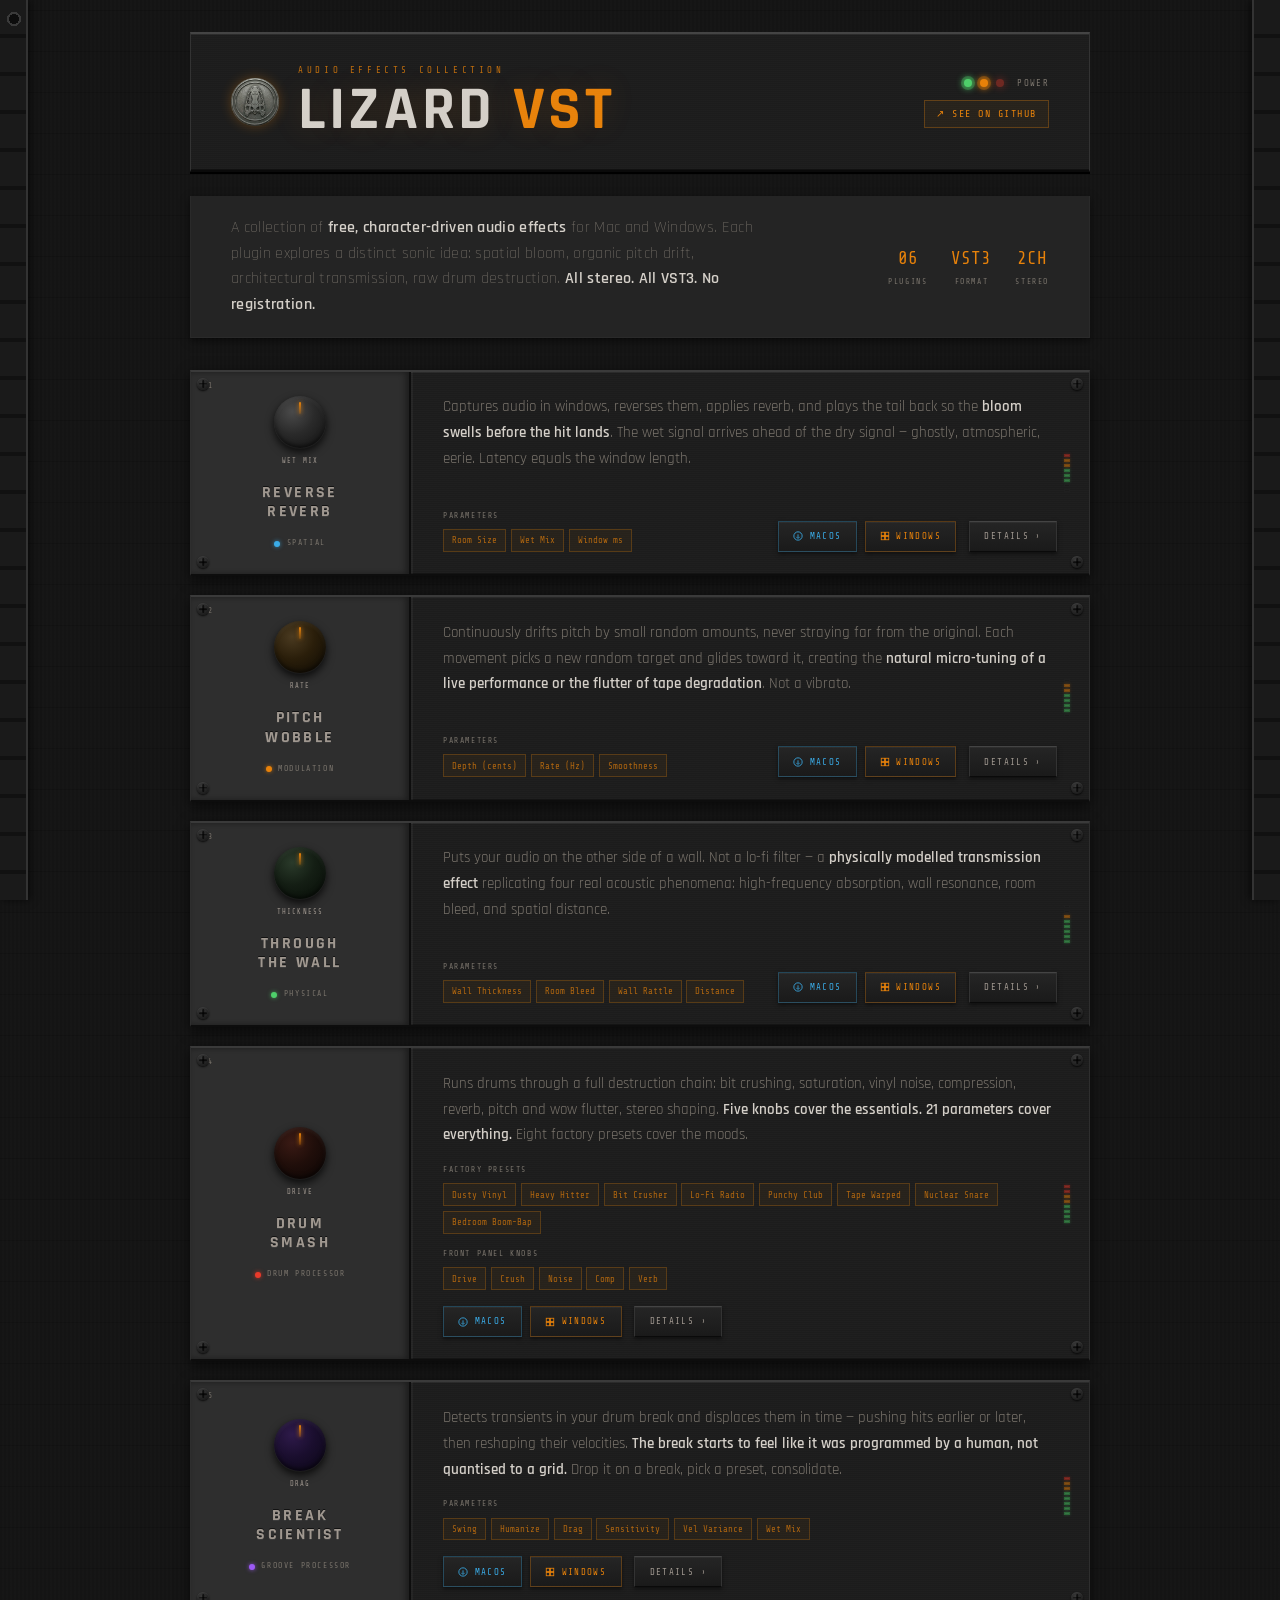
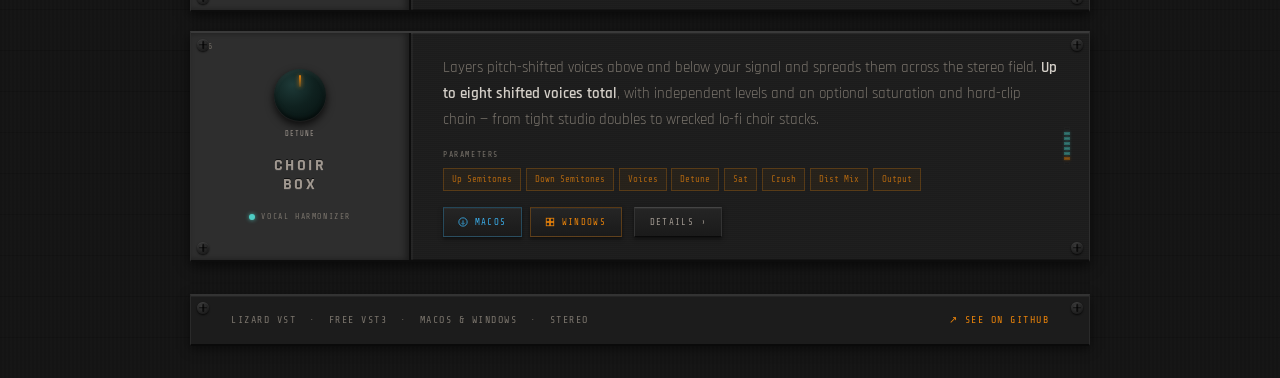
==== commit 0b357875: "pages: update docs" ====
--- a/index.html
+++ b/index.html
@@ -6,8 +6,8 @@
   <title>Lizard VST — Audio Effects</title>
   <link rel="preconnect" href="https://fonts.googleapis.com">
   <link href="https://fonts.googleapis.com/css2?family=Rajdhani:wght@300;400;500;600;700&family=Share+Tech+Mono&display=swap" rel="stylesheet">
+  <link rel="icon" type="image/x-icon" href="favicon.ico">
   <link rel="stylesheet" href="shared.css">
-  <link rel="icon" type="image/x-icon" href="assets/favicon-32.png">
   <style>
     header { margin: 2rem 0 1.5rem; }
   </style>
@@ -43,7 +43,7 @@
       <strong>All stereo. All VST3. No registration.</strong>
     </p>
     <div class="spec-row">
-      <div class="spec"><span class="spec-val">05</span><span class="spec-label">Plugins</span></div>
+      <div class="spec"><span class="spec-val">06</span><span class="spec-label">Plugins</span></div>
       <div class="spec"><span class="spec-val">VST3</span><span class="spec-label">Format</span></div>
       <div class="spec"><span class="spec-val">2CH</span><span class="spec-label">Stereo</span></div>
     </div>
@@ -343,6 +343,67 @@
       </div>
     </div>
 
+
+    <!-- CHOIR BOX -->
+    <div class="module">
+      <div class="screw tl"></div><div class="screw tr"></div>
+      <div class="screw bl"></div><div class="screw br"></div>
+      <div class="module-inner">
+        <div class="module-face" data-num="06">
+          <div class="knob-wrap">
+            <div class="knob" style="background:radial-gradient(circle at 35% 30%,#1e3a38 0%,#0f211f 45%,#050f0e 100%);"></div>
+            <span class="knob-label">Detune</span>
+          </div>
+          <div class="module-name-wrap">
+            <div class="module-name">Choir<br>Box</div>
+          </div>
+          <div class="cat-badge">
+            <div class="cat-dot" style="background:#4ecdc4;box-shadow:0 0 4px rgba(78,205,196,0.8);"></div>
+            Vocal Harmonizer
+          </div>
+        </div>
+        <div class="module-content">
+          <p class="module-desc">
+            Layers pitch-shifted voices above and below your signal and spreads them across the stereo field. <strong>Up to eight shifted voices total</strong>, with independent levels and an optional saturation and hard-clip chain — from tight studio doubles to wrecked lo-fi choir stacks.
+          </p>
+          <div class="module-bottom">
+            <div class="params-group">
+              <p class="params-label">Parameters</p>
+              <div class="params">
+                <span class="param">Up Semitones</span>
+                <span class="param">Down Semitones</span>
+                <span class="param">Voices</span>
+                <span class="param">Detune</span>
+                <span class="param">Sat</span>
+                <span class="param">Crush</span>
+                <span class="param">Dist Mix</span>
+                <span class="param">Output</span>
+              </div>
+            </div>
+            <div class="dl-row">
+              <a class="dl-btn mac" href="https://github.com/Ricardo-Silva91/vst_playground/releases/download/choir_box-latest/Choir_Box.vst3_Mac.zip">
+                <svg width="10" height="10" viewBox="0 0 24 24" fill="none" stroke="currentColor" stroke-width="2"><path d="M12 2a10 10 0 1 1 0 20A10 10 0 0 1 12 2z"/><path d="M12 8v8M8 14l4 4 4-4"/></svg>macOS
+              </a>
+              <a class="dl-btn win" href="https://github.com/Ricardo-Silva91/vst_playground/releases/download/choir_box-latest/Choir_Box.vst3_Windows.zip">
+                <svg width="10" height="10" viewBox="0 0 24 24" fill="none" stroke="currentColor" stroke-width="2"><rect x="3" y="3" width="8" height="8"/><rect x="13" y="3" width="8" height="8"/><rect x="3" y="13" width="8" height="8"/><rect x="13" y="13" width="8" height="8"/></svg>Windows
+              </a>
+              <a class="dl-btn" href="choir_box.html" style="color:var(--silk);margin-left:0.3rem;">Details &#8250;</a>
+            </div>
+          </div>
+        </div>
+      </div>
+      <div class="vu-wrap">
+        <div class="vu-seg"></div>
+        <div class="vu-seg" style="background:#4ecdc4;box-shadow:0 0 3px rgba(78,205,196,0.6);border-color:#3aafa8;"></div>
+        <div class="vu-seg" style="background:#4ecdc4;box-shadow:0 0 3px rgba(78,205,196,0.6);border-color:#3aafa8;"></div>
+        <div class="vu-seg" style="background:#4ecdc4;box-shadow:0 0 3px rgba(78,205,196,0.6);border-color:#3aafa8;"></div>
+        <div class="vu-seg" style="background:#4ecdc4;box-shadow:0 0 3px rgba(78,205,196,0.6);border-color:#3aafa8;"></div>
+        <div class="vu-seg" style="background:#4ecdc4;box-shadow:0 0 3px rgba(78,205,196,0.6);border-color:#3aafa8;"></div>
+        <div class="vu-seg on-amber"></div>
+        <div class="vu-seg"></div>
+      </div>
+    </div>
+
   </div><!-- /modules -->
 
   <footer>
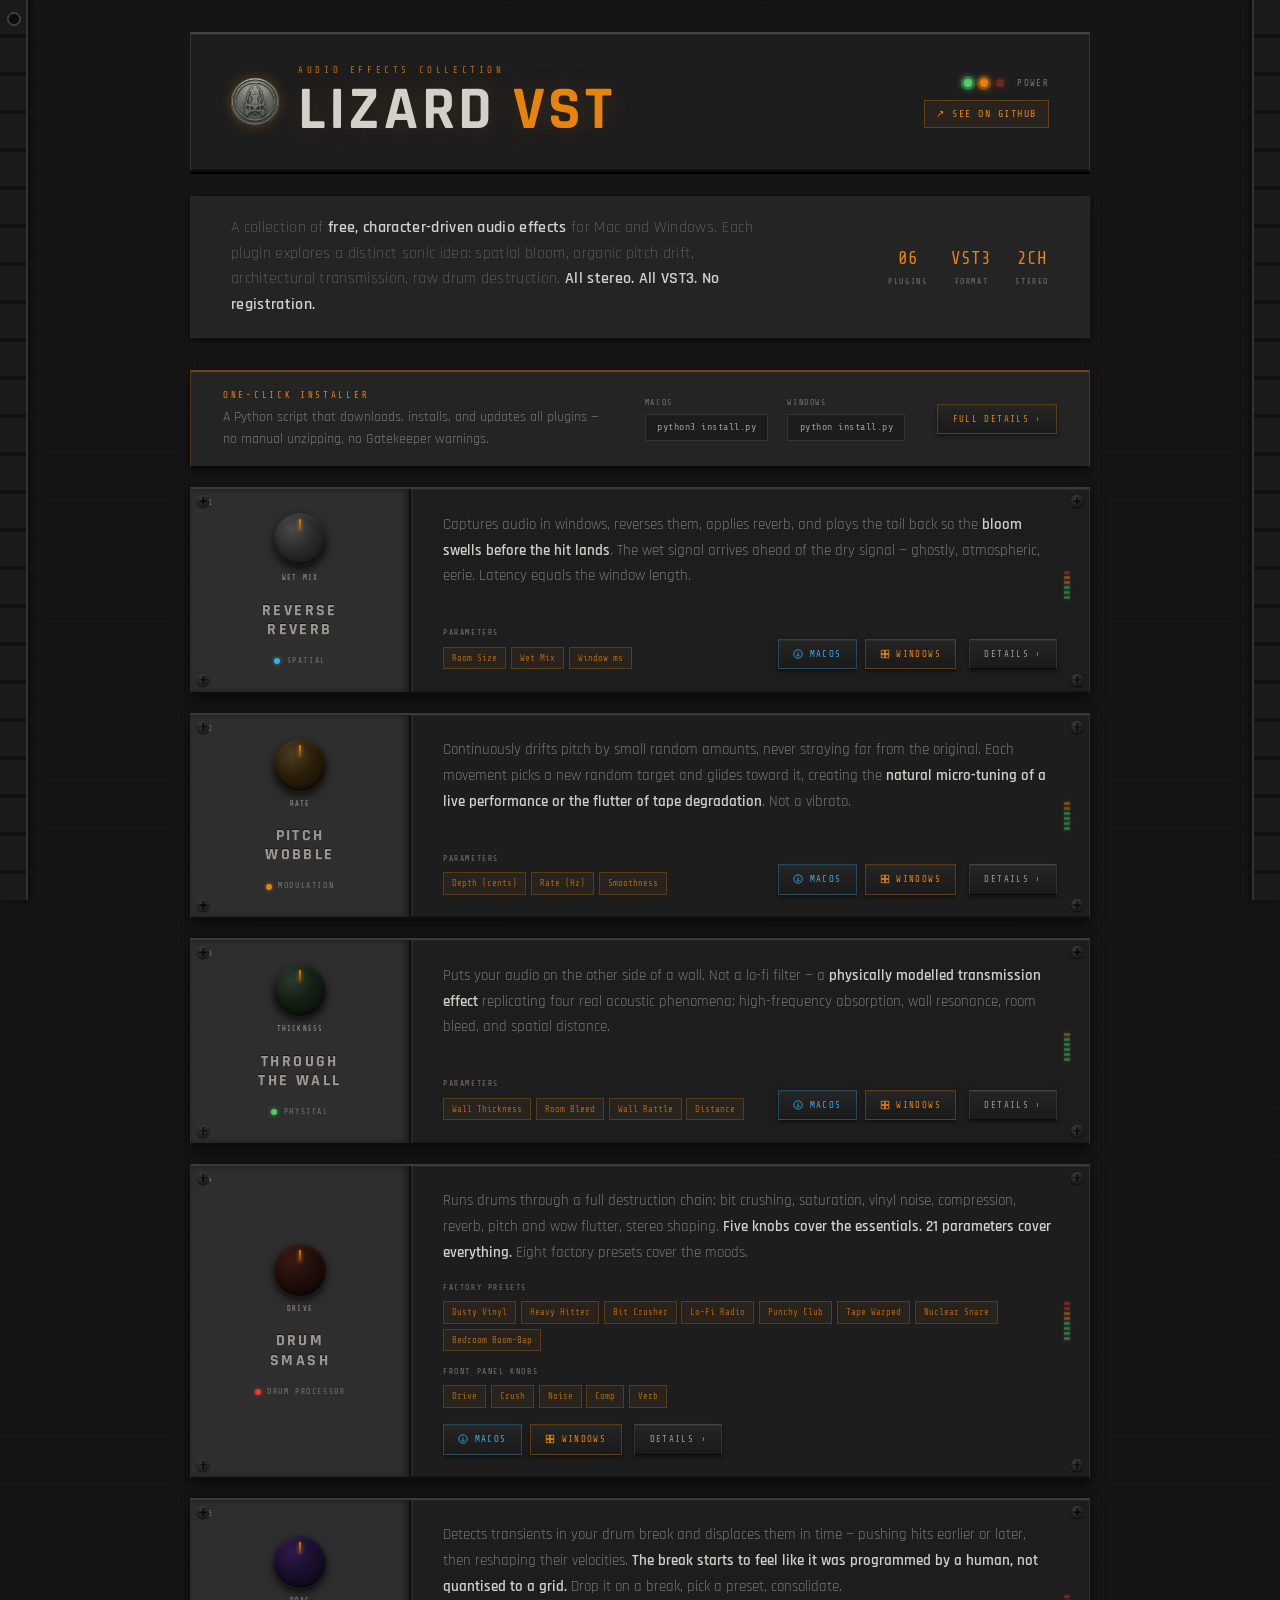
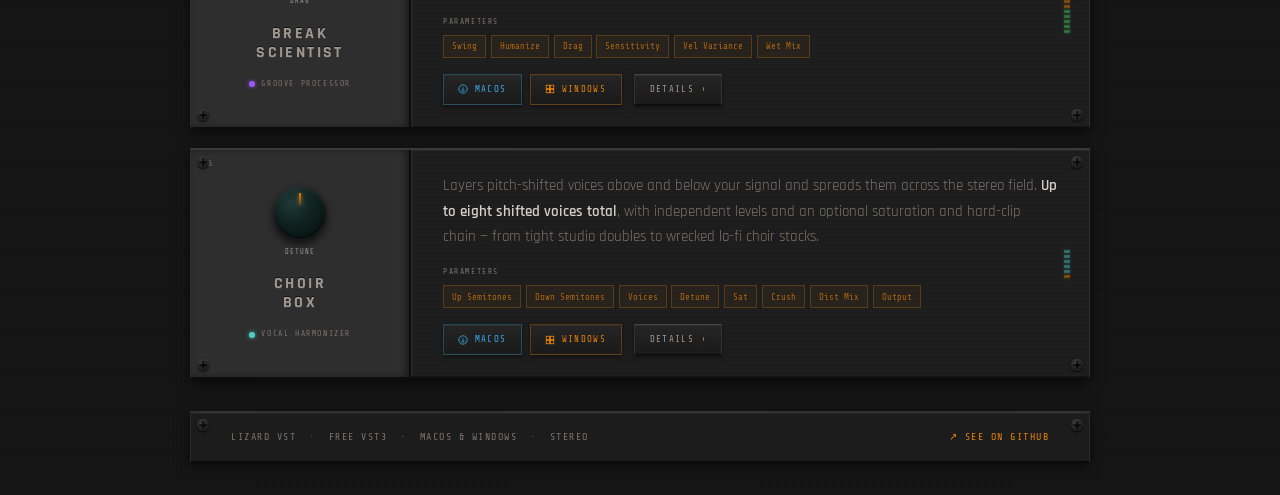
==== commit f9c1bb9a: "pages: installer" ====
--- a/index.html
+++ b/index.html
@@ -6,7 +6,7 @@
   <title>Lizard VST — Audio Effects</title>
   <link rel="preconnect" href="https://fonts.googleapis.com">
   <link href="https://fonts.googleapis.com/css2?family=Rajdhani:wght@300;400;500;600;700&family=Share+Tech+Mono&display=swap" rel="stylesheet">
-  <link rel="icon" type="image/x-icon" href="favicon.ico">
+  <link rel="icon" type="image/x-icon" href="assets/favicon-32.png">
   <link rel="stylesheet" href="shared.css">
   <style>
     header { margin: 2rem 0 1.5rem; }
@@ -49,6 +49,18 @@
     </div>
   </div>
 
+  <div class="installer-strip">
+    <div class="installer-strip-left">
+      <span class="installer-strip-label">One-click installer</span>
+      <span class="installer-strip-desc">A Python script that downloads, installs, and updates all plugins — no manual unzipping, no Gatekeeper warnings.</span>
+    </div>
+    <div class="installer-strip-cmds">
+      <div class="installer-cmd"><span class="installer-cmd-os">macOS</span><code>python3 install.py</code></div>
+      <div class="installer-cmd"><span class="installer-cmd-os">Windows</span><code>python install.py</code></div>
+    </div>
+    <a class="dl-btn" href="install.html" style="color:var(--led-amber);border-color:rgba(232,130,10,0.3);white-space:nowrap;align-self:center;">Full details &#8250;</a>
+  </div>
+
   <div class="modules">
 
     <!-- REVERSE REVERB -->
@@ -83,10 +95,10 @@
               </div>
             </div>
             <div class="dl-row">
-              <a class="dl-btn mac" href="https://github.com/Ricardo-Silva91/vst_playground/releases/download/reverse_reverb-latest/ReverseReverb.vst3_Mac.zip">
-                <svg width="10" height="10" viewBox="0 0 24 24" fill="none" stroke="currentColor" stroke-width="2"><path d="M12 2a10 10 0 1 1 0 20A10 10 0 0 1 12 2z"/><path d="M12 8v8M8 14l4 4 4-4"/></svg>macOS
-              </a>
-              <a class="dl-btn win" href="https://github.com/Ricardo-Silva91/vst_playground/releases/download/reverse_reverb-latest/ReverseReverb.vst3_Windows.zip">
+              <a class="dl-btn mac" href="https://github.com/Ricardo-Silva91/vst_playground/releases/download/reverse_reverb-latest/reverse_reverb.vst3_Mac.zip">
+                <svg width="10" height="10" viewBox="0 0 24 24" fill="none" stroke="currentColor" stroke-width="2"><path d="M12 2a10 10 0 1 1 0 20A10 10 0 0 1 12 2z"/><path d="M12 8v8M8 14l4 4 4-4"/></svg>macOS
+              </a>
+              <a class="dl-btn win" href="https://github.com/Ricardo-Silva91/vst_playground/releases/download/reverse_reverb-latest/reverse_reverb.vst3_Windows.zip">
                 <svg width="10" height="10" viewBox="0 0 24 24" fill="none" stroke="currentColor" stroke-width="2"><rect x="3" y="3" width="8" height="8"/><rect x="13" y="3" width="8" height="8"/><rect x="3" y="13" width="8" height="8"/><rect x="13" y="13" width="8" height="8"/></svg>Windows
               </a>
               <a class="dl-btn" href="reverse_reverb.html" style="color:var(--silk);margin-left:0.3rem;">Details &#8250;</a>
@@ -138,10 +150,10 @@
               </div>
             </div>
             <div class="dl-row">
-              <a class="dl-btn mac" href="https://github.com/Ricardo-Silva91/vst_playground/releases/download/pitch_wobble-latest/PitchWobble.vst3_Mac.zip">
-                <svg width="10" height="10" viewBox="0 0 24 24" fill="none" stroke="currentColor" stroke-width="2"><path d="M12 2a10 10 0 1 1 0 20A10 10 0 0 1 12 2z"/><path d="M12 8v8M8 14l4 4 4-4"/></svg>macOS
-              </a>
-              <a class="dl-btn win" href="https://github.com/Ricardo-Silva91/vst_playground/releases/download/pitch_wobble-latest/PitchWobble.vst3_Windows.zip">
+              <a class="dl-btn mac" href="https://github.com/Ricardo-Silva91/vst_playground/releases/download/pitch_wobble-latest/pitch_wobble.vst3_Mac.zip">
+                <svg width="10" height="10" viewBox="0 0 24 24" fill="none" stroke="currentColor" stroke-width="2"><path d="M12 2a10 10 0 1 1 0 20A10 10 0 0 1 12 2z"/><path d="M12 8v8M8 14l4 4 4-4"/></svg>macOS
+              </a>
+              <a class="dl-btn win" href="https://github.com/Ricardo-Silva91/vst_playground/releases/download/pitch_wobble-latest/pitch_wobble.vst3_Windows.zip">
                 <svg width="10" height="10" viewBox="0 0 24 24" fill="none" stroke="currentColor" stroke-width="2"><rect x="3" y="3" width="8" height="8"/><rect x="13" y="3" width="8" height="8"/><rect x="3" y="13" width="8" height="8"/><rect x="13" y="13" width="8" height="8"/></svg>Windows
               </a>
               <a class="dl-btn" href="pitch_wobble.html" style="color:var(--silk);margin-left:0.3rem;">Details &#8250;</a>
--- a/shared.css
+++ b/shared.css
@@ -169,6 +169,34 @@
 .spec-val { font-family: var(--mono); font-size: 1.1rem; color: var(--led-amber); }
 .spec-label { font-family: var(--mono); font-size: 8px; letter-spacing: 0.2em; text-transform: uppercase; color: var(--text-dim); }
 
+/* ── INSTALLER STRIP ── */
+.installer-strip {
+  background: var(--panel-lt); border: 1px solid rgba(232,130,10,0.2);
+  border-top: 2px solid rgba(232,130,10,0.35); border-bottom: 2px solid #0a0a0a;
+  padding: 1rem 2rem; margin-bottom: 1.2rem;
+  display: flex; align-items: center; gap: 2rem; flex-wrap: wrap;
+  box-shadow: 0 3px 8px rgba(0,0,0,0.5), inset 0 1px 0 rgba(232,130,10,0.06);
+}
+.installer-strip-left { display: flex; flex-direction: column; gap: 0.3rem; flex: 1; min-width: 200px; }
+.installer-strip-label {
+  font-family: var(--mono); font-size: 9px; letter-spacing: 0.3em; text-transform: uppercase;
+  color: var(--led-amber);
+}
+.installer-strip-desc { font-size: 0.9rem; color: var(--text-dim); line-height: 1.5; }
+.installer-strip-cmds { display: flex; gap: 1.2rem; flex-shrink: 0; flex-wrap: wrap; }
+.installer-cmd {
+  display: flex; flex-direction: column; gap: 0.25rem;
+}
+.installer-cmd-os {
+  font-family: var(--mono); font-size: 8px; letter-spacing: 0.2em; text-transform: uppercase;
+  color: var(--text-dim);
+}
+.installer-cmd code {
+  font-family: var(--mono); font-size: 10px; color: var(--silk);
+  background: var(--panel); border: 1px solid #333;
+  padding: 0.3rem 0.7rem; letter-spacing: 0.05em;
+}
+
 .modules { display: flex; flex-direction: column; gap: 1.2rem; margin-bottom: 2rem; }
 .module {
   background: var(--panel); border: 1px solid #2e2e2e; border-top: 2px solid #3a3a3a; border-bottom: 2px solid #0d0d0d;
@@ -384,6 +412,10 @@
   body::before, body::after { width: 14px; }
   .page { padding: 0 22px; }
 
+  /* installer strip */
+  .installer-strip { flex-direction: column; gap: 1rem; padding: 1rem 1.2rem; }
+  .installer-strip-cmds { flex-direction: column; gap: 0.7rem; }
+
   /* index */
   .nameplate { padding: 1.2rem; flex-wrap: wrap; gap: 0.8rem; }
   .brand-name { font-size: clamp(1.6rem, 8vw, 2.8rem); }
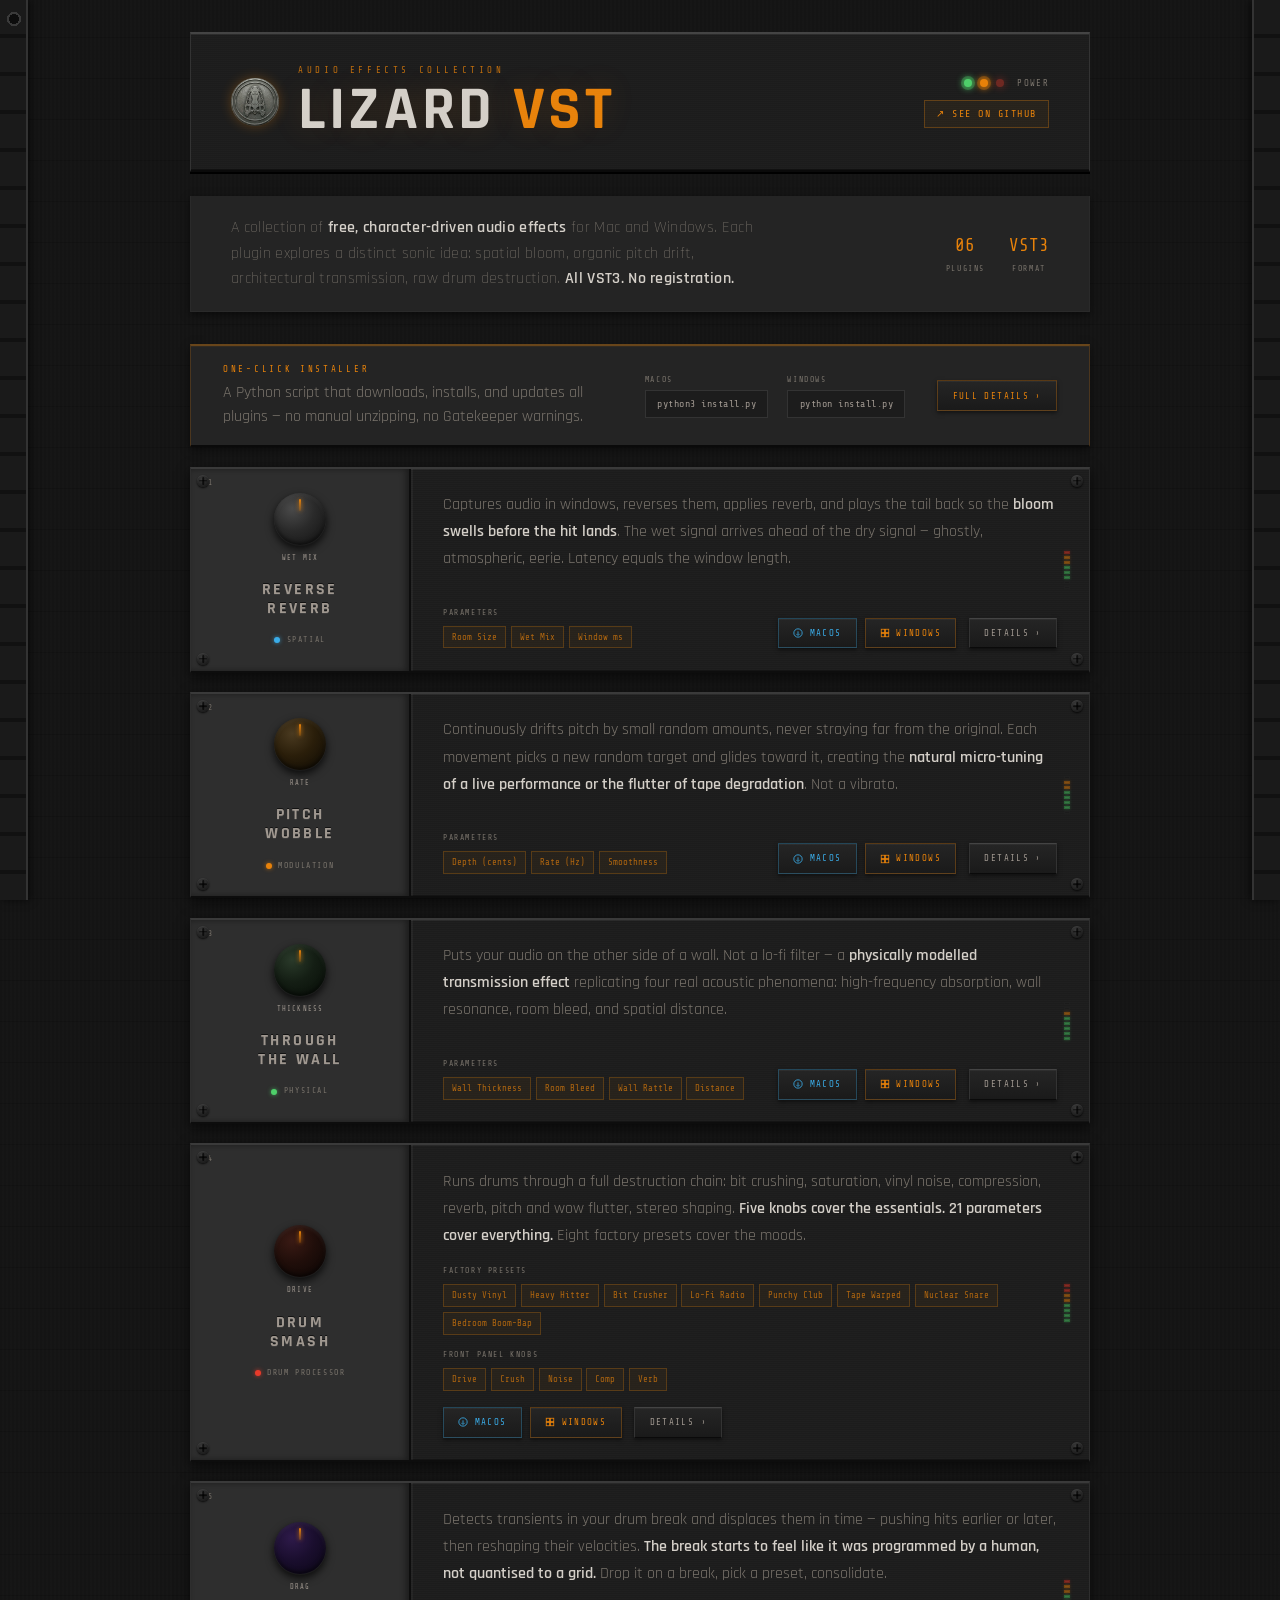
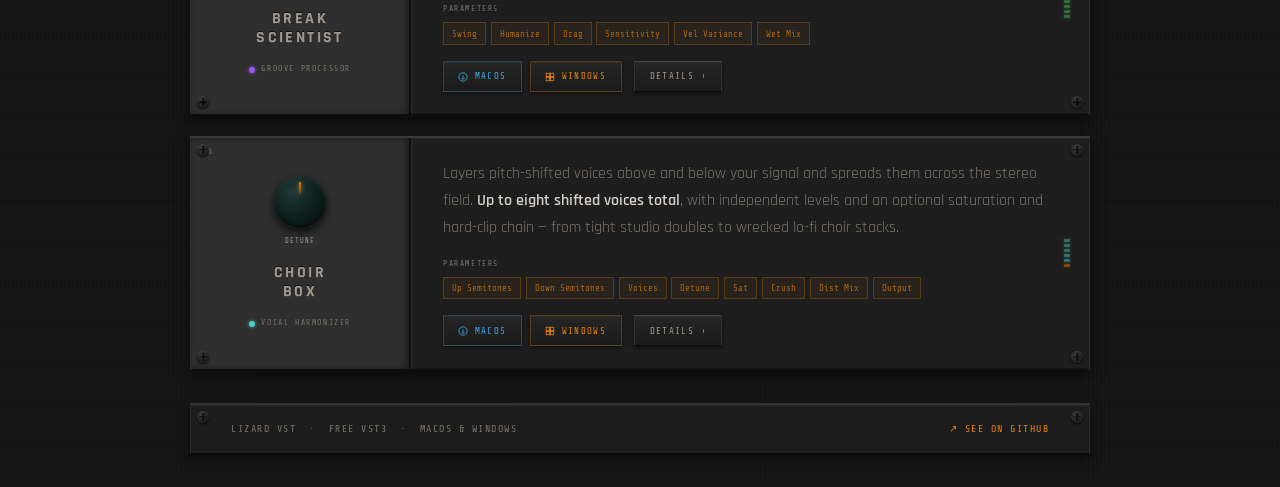
==== commit 06152376: "pages: fix installer & font" ====
--- a/index.html
+++ b/index.html
@@ -40,12 +40,11 @@
     <p class="intro-text">
       A collection of <strong>free, character-driven audio effects</strong> for Mac and Windows.
       Each plugin explores a distinct sonic idea: spatial bloom, organic pitch drift, architectural transmission, raw drum destruction.
-      <strong>All stereo. All VST3. No registration.</strong>
+      <strong>All VST3. No registration.</strong>
     </p>
     <div class="spec-row">
       <div class="spec"><span class="spec-val">06</span><span class="spec-label">Plugins</span></div>
       <div class="spec"><span class="spec-val">VST3</span><span class="spec-label">Format</span></div>
-      <div class="spec"><span class="spec-val">2CH</span><span class="spec-label">Stereo</span></div>
     </div>
   </div>
 
@@ -420,7 +419,7 @@
 
   <footer>
     <div class="screw tl"></div><div class="screw tr"></div>
-    <span class="footer-text">Lizard VST &nbsp;&#183;&nbsp; Free VST3 &nbsp;&#183;&nbsp; macOS &amp; Windows &nbsp;&#183;&nbsp; Stereo</span>
+    <span class="footer-text">Lizard VST &nbsp;&#183;&nbsp; Free VST3 &nbsp;&#183;&nbsp; macOS &amp; Windows</span>
     <a class="footer-link" href="https://github.com/Ricardo-Silva91/vst_playground" target="_blank">&#8599; See on GitHub</a>
   </footer>
 
--- a/shared.css
+++ b/shared.css
@@ -34,7 +34,7 @@
   background: var(--chassis);
   color: var(--text);
   font-family: var(--sans);
-  font-size: 15px;
+  font-size: 16px;
   line-height: 1.6;
   overflow-x: hidden;
   background-image:
@@ -182,7 +182,7 @@
   font-family: var(--mono); font-size: 9px; letter-spacing: 0.3em; text-transform: uppercase;
   color: var(--led-amber);
 }
-.installer-strip-desc { font-size: 0.9rem; color: var(--text-dim); line-height: 1.5; }
+.installer-strip-desc { font-size: 1rem; color: var(--text-dim); line-height: 1.5; }
 .installer-strip-cmds { display: flex; gap: 1.2rem; flex-shrink: 0; flex-wrap: wrap; }
 .installer-cmd {
   display: flex; flex-direction: column; gap: 0.25rem;
@@ -246,7 +246,7 @@
 .module-name-wrap { text-align: center; }
 .module-name { font-family: var(--sans); font-weight: 700; font-size: 1rem; letter-spacing: 0.15em; text-transform: uppercase; color: var(--silk); line-height: 1.2; text-shadow: 0 1px 0 rgba(255,255,255,0.07), 0 -1px 0 rgba(0,0,0,0.6); }
 .module-content { padding: 1.4rem 2rem; display: flex; flex-direction: column; justify-content: space-between; gap: 1rem; position: relative; }
-.module-desc { font-size: 0.95rem; color: var(--text-dim); line-height: 1.7; }
+.module-desc { font-size: 1rem; color: var(--text-dim); line-height: 1.7; }
 .module-desc strong { color: var(--text); font-weight: 600; }
 .module-bottom { display: flex; justify-content: space-between; align-items: flex-end; gap: 1rem; flex-wrap: wrap; }
 .params-group { display: flex; flex-direction: column; gap: 0.4rem; }
@@ -311,7 +311,7 @@
 .knob-label { font-family: var(--mono); font-size: 7px; letter-spacing: 0.15em; color: var(--silk); text-align: center; text-transform: uppercase; }
 .hero-body { padding: 2rem 2.5rem; display: flex; flex-direction: column; gap: 1rem; justify-content: center; }
 .hero-tagline { font-family: var(--sans); font-weight: 600; font-size: 1.3rem; color: var(--accent); letter-spacing: 0.05em; }
-.hero-desc { font-size: 1rem; color: var(--text-dim); line-height: 1.8; max-width: 560px; }
+.hero-desc { font-size: 1.05rem; color: var(--text-dim); line-height: 1.8; max-width: 560px; }
 .hero-desc strong { color: var(--text); font-weight: 600; }
 .hero-dl { display: flex; gap: 0.5rem; margin-top: 0.5rem; }
 
@@ -342,7 +342,7 @@
   box-shadow: 0 2px 4px rgba(0,0,0,0.4), 0 0 8px rgba(var(--accent-rgb), 0.1);
 }
 .chain-arrow { font-family: var(--mono); font-size: 10px; color: #333; padding: 0 0.3rem; flex-shrink: 0; }
-.chain-note { font-family: var(--mono); font-size: 8px; color: var(--text-dim); margin-top: 0.6rem; letter-spacing: 0.05em; line-height: 1.6; }
+.chain-note { font-family: var(--mono); font-size: 9px; color: var(--text-dim); margin-top: 0.6rem; letter-spacing: 0.05em; line-height: 1.7; }
 
 .param-list { display: flex; flex-direction: column; gap: 0.8rem; }
 .param-card {
@@ -350,21 +350,21 @@
   padding: 0.9rem 1.1rem; box-shadow: 0 2px 4px rgba(0,0,0,0.4), inset 0 1px 0 rgba(255,255,255,0.03);
 }
 .param-name { font-family: var(--mono); font-size: 10px; letter-spacing: 0.15em; text-transform: uppercase; color: var(--accent); margin-bottom: 0.3rem; }
-.param-desc { font-size: 0.9rem; color: var(--text-dim); line-height: 1.65; }
+.param-desc { font-size: 1rem; color: var(--text-dim); line-height: 1.65; }
 .param-desc strong { color: var(--text); font-weight: 600; }
 .param-range { font-family: var(--mono); font-size: 8px; color: #555; margin-top: 0.3rem; letter-spacing: 0.1em; }
 
 .usecase-list { display: flex; flex-direction: column; gap: 0.8rem; }
 .usecase-card { border-left: 2px solid var(--accent); padding: 0.8rem 1rem; background: rgba(var(--accent-rgb), 0.04); }
 .usecase-title { font-family: var(--sans); font-weight: 600; font-size: 0.95rem; color: var(--text); letter-spacing: 0.05em; margin-bottom: 0.3rem; }
-.usecase-body { font-size: 0.9rem; color: var(--text-dim); line-height: 1.65; }
+.usecase-body { font-size: 1rem; color: var(--text-dim); line-height: 1.65; }
 .usecase-body strong { color: var(--text); }
 .usecase-settings { font-family: var(--mono); font-size: 8px; color: var(--accent); margin-top: 0.4rem; letter-spacing: 0.1em; opacity: 0.8; }
 
 .tip-list { display: flex; flex-direction: column; gap: 0.7rem; }
 .tip { display: flex; gap: 0.8rem; align-items: flex-start; padding: 0.7rem 0.9rem; background: var(--metal); border: 1px solid #2a2a2a; border-left: 2px solid var(--led-amber); }
 .tip-icon { color: var(--led-amber); font-size: 0.8rem; flex-shrink: 0; margin-top: 0.1rem; }
-.tip-text { font-size: 0.9rem; color: var(--text-dim); line-height: 1.65; }
+.tip-text { font-size: 1rem; color: var(--text-dim); line-height: 1.65; }
 .tip-text strong { color: var(--text); }
 
 /* Drum Smash section headers */
@@ -373,12 +373,12 @@
 .section-name { font-family: var(--mono); font-size: 9px; letter-spacing: 0.2em; text-transform: uppercase; color: var(--accent); margin-bottom: 0.4rem; display: flex; align-items: center; gap: 0.5rem; }
 .section-name::before { content: ''; width: 4px; height: 4px; border-radius: 50%; background: var(--accent); box-shadow: 0 0 4px var(--accent); flex-shrink: 0; }
 .section-params { font-family: var(--mono); font-size: 8px; color: var(--text-dim); letter-spacing: 0.05em; line-height: 1.8; }
-.section-desc { font-size: 0.85rem; color: var(--text-dim); line-height: 1.6; margin-top: 0.4rem; }
+.section-desc { font-size: 0.95rem; color: var(--text-dim); line-height: 1.6; margin-top: 0.4rem; }
 .section-desc strong { color: var(--text); }
 .preset-grid { display: grid; grid-template-columns: repeat(auto-fill, minmax(200px, 1fr)); gap: 0.7rem; }
 .preset-card { background: var(--metal); border: 1px solid #2a2a2a; border-top-color: #333; border-left: 2px solid var(--accent); padding: 0.8rem 1rem; box-shadow: 0 2px 4px rgba(0,0,0,0.4); }
 .preset-name { font-family: var(--mono); font-size: 9px; letter-spacing: 0.15em; text-transform: uppercase; color: var(--led-amber); margin-bottom: 0.3rem; }
-.preset-desc { font-size: 0.85rem; color: var(--text-dim); line-height: 1.5; }
+.preset-desc { font-size: 0.95rem; color: var(--text-dim); line-height: 1.5; }
 
 /* ── LOGO ── */
 .logo-img {
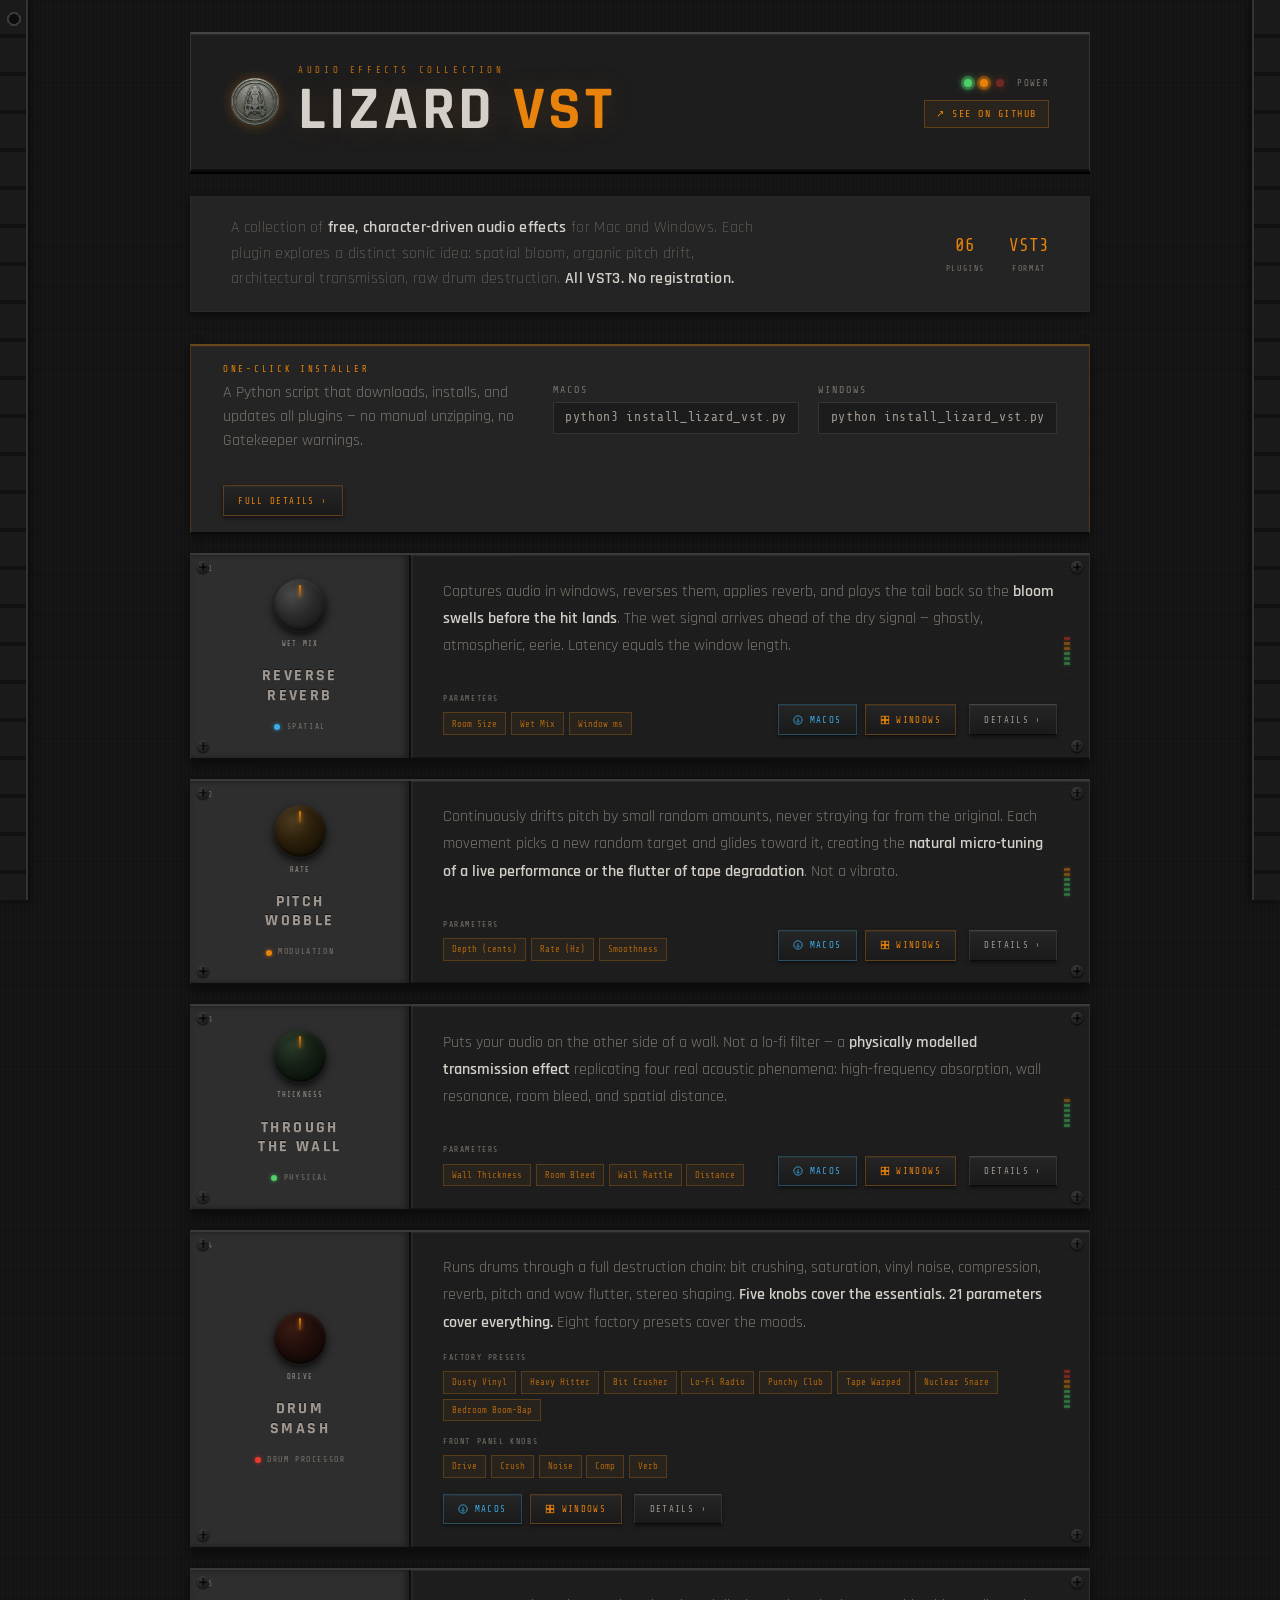
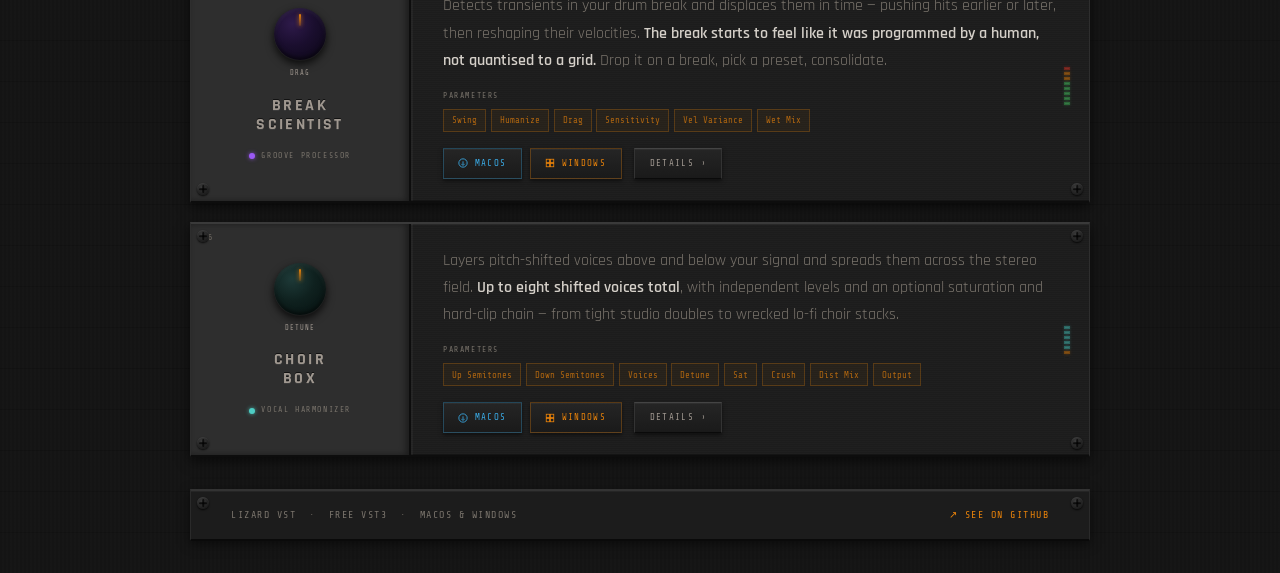
==== commit 46396bb3: "pages: fix installer & font" ====
--- a/index.html
+++ b/index.html
@@ -54,8 +54,8 @@
       <span class="installer-strip-desc">A Python script that downloads, installs, and updates all plugins — no manual unzipping, no Gatekeeper warnings.</span>
     </div>
     <div class="installer-strip-cmds">
-      <div class="installer-cmd"><span class="installer-cmd-os">macOS</span><code>python3 install.py</code></div>
-      <div class="installer-cmd"><span class="installer-cmd-os">Windows</span><code>python install.py</code></div>
+      <div class="installer-cmd"><span class="installer-cmd-os">macOS</span><code>python3 install_lizard_vst.py</code></div>
+      <div class="installer-cmd"><span class="installer-cmd-os">Windows</span><code>python install_lizard_vst.py</code></div>
     </div>
     <a class="dl-btn" href="install.html" style="color:var(--led-amber);border-color:rgba(232,130,10,0.3);white-space:nowrap;align-self:center;">Full details &#8250;</a>
   </div>
--- a/shared.css
+++ b/shared.css
@@ -188,11 +188,11 @@
   display: flex; flex-direction: column; gap: 0.25rem;
 }
 .installer-cmd-os {
-  font-family: var(--mono); font-size: 8px; letter-spacing: 0.2em; text-transform: uppercase;
+  font-family: var(--mono); font-size: 10px; letter-spacing: 0.2em; text-transform: uppercase;
   color: var(--text-dim);
 }
 .installer-cmd code {
-  font-family: var(--mono); font-size: 10px; color: var(--silk);
+  font-family: var(--mono); font-size: 13px; color: var(--silk);
   background: var(--panel); border: 1px solid #333;
   padding: 0.3rem 0.7rem; letter-spacing: 0.05em;
 }
@@ -352,7 +352,7 @@
 .param-name { font-family: var(--mono); font-size: 10px; letter-spacing: 0.15em; text-transform: uppercase; color: var(--accent); margin-bottom: 0.3rem; }
 .param-desc { font-size: 1rem; color: var(--text-dim); line-height: 1.65; }
 .param-desc strong { color: var(--text); font-weight: 600; }
-.param-range { font-family: var(--mono); font-size: 8px; color: #555; margin-top: 0.3rem; letter-spacing: 0.1em; }
+.param-range { font-family: var(--mono); font-size: 11px; color: #555; margin-top: 0.3rem; letter-spacing: 0.1em; }
 
 .usecase-list { display: flex; flex-direction: column; gap: 0.8rem; }
 .usecase-card { border-left: 2px solid var(--accent); padding: 0.8rem 1rem; background: rgba(var(--accent-rgb), 0.04); }
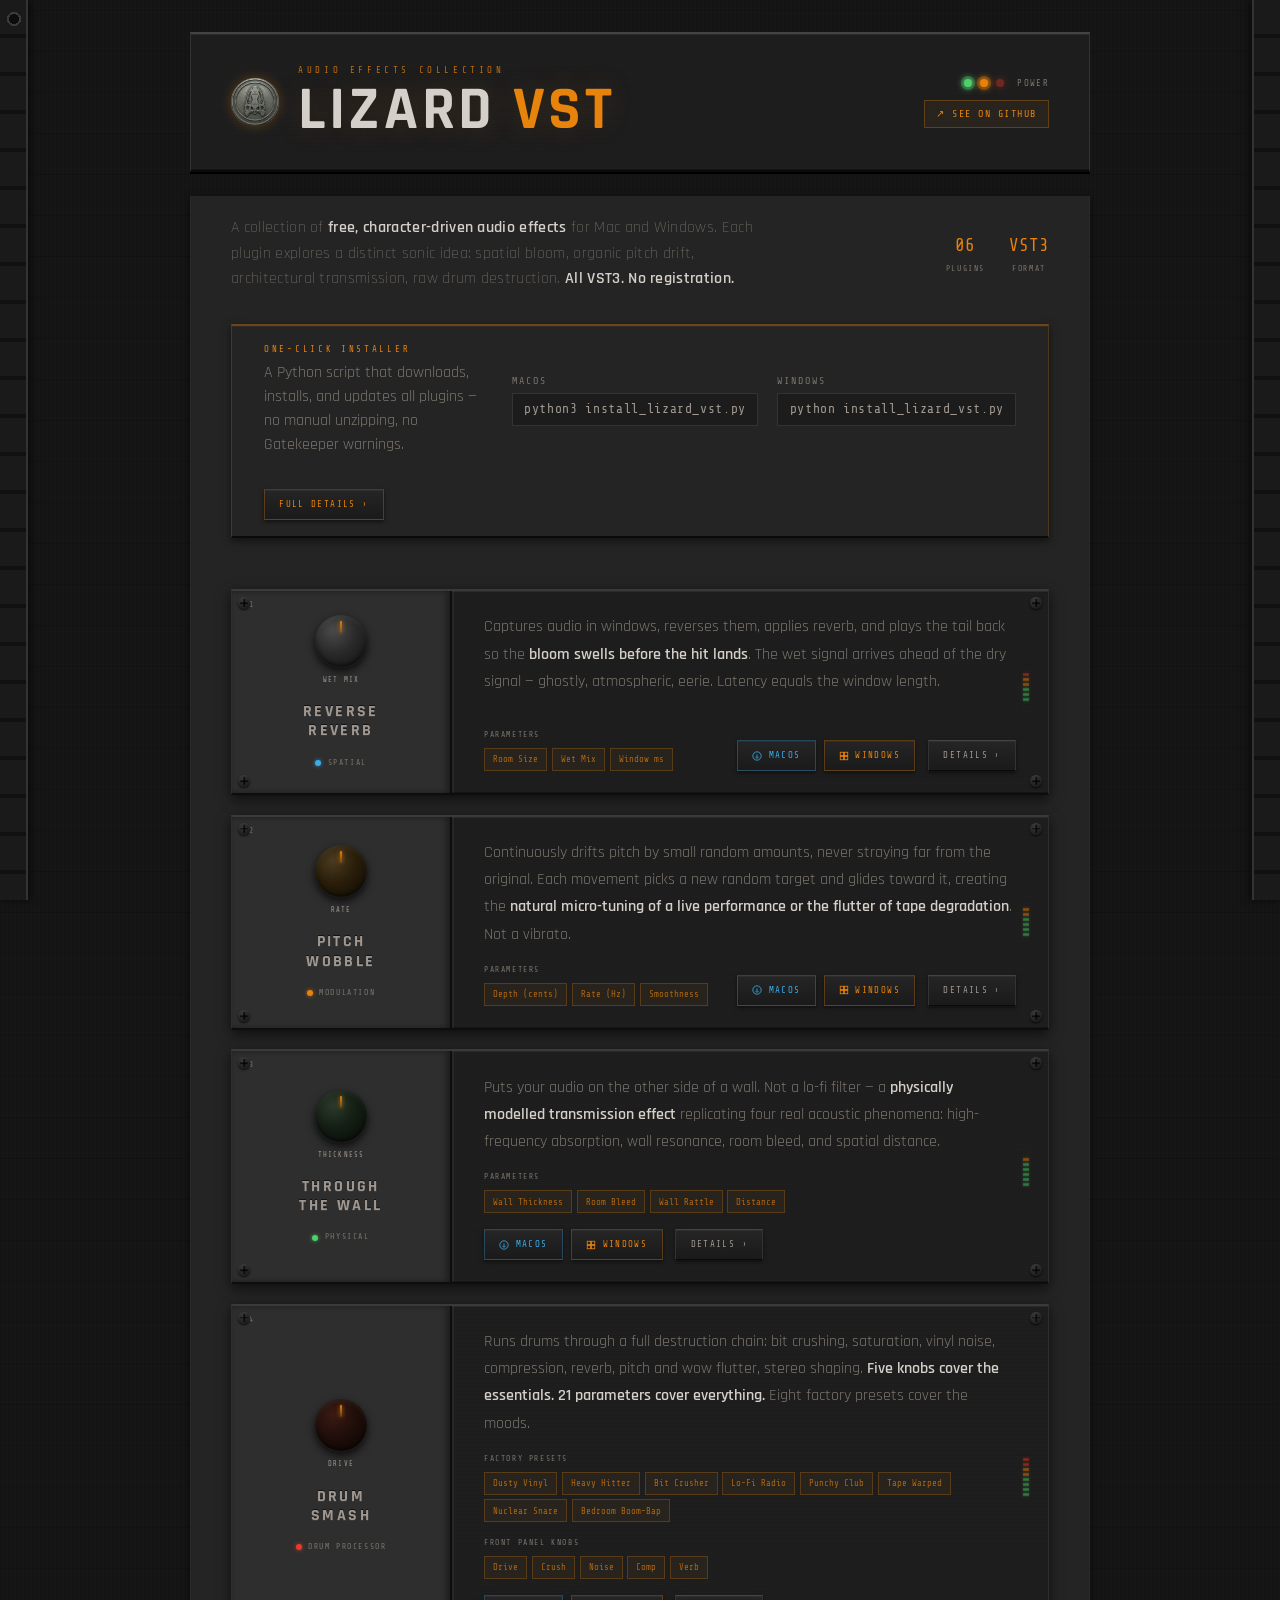
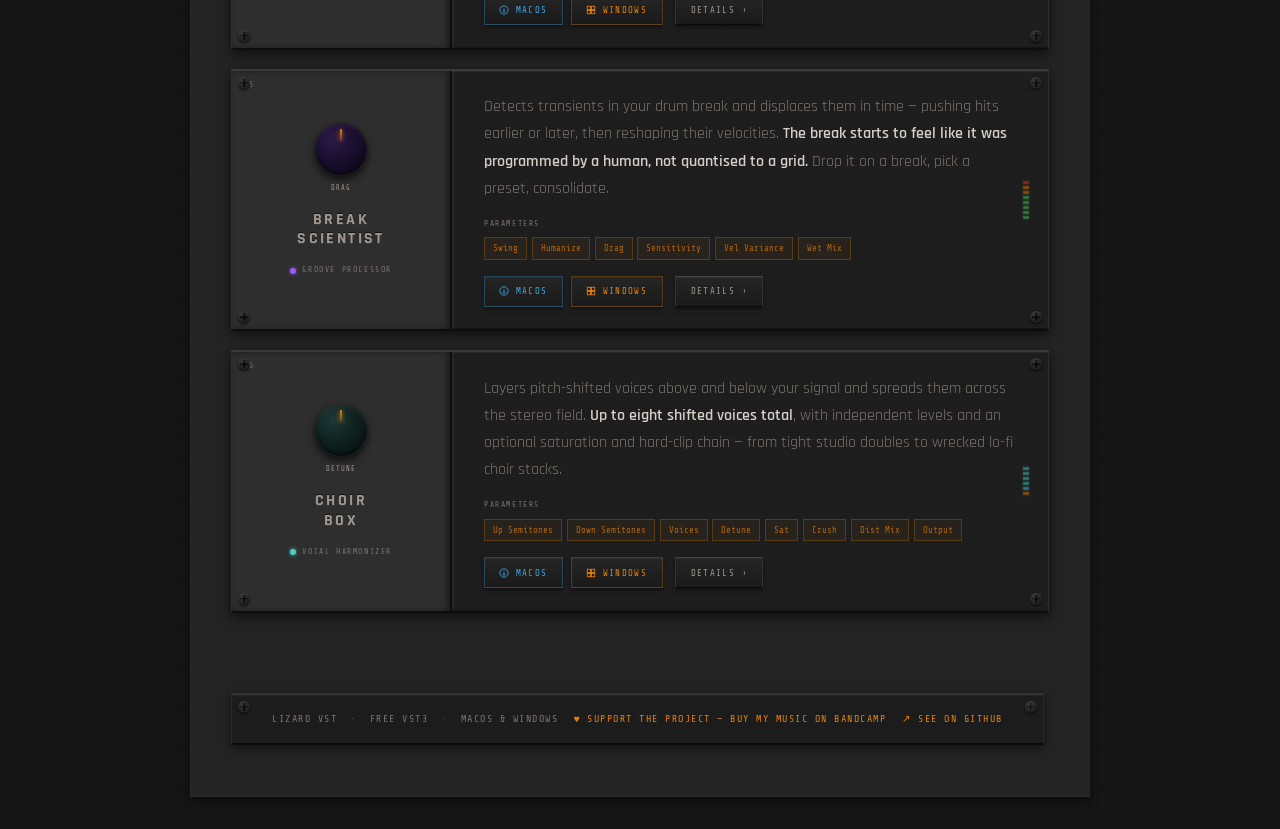
==== commit cbb67230: "pages: support link" ====
--- a/index.html
+++ b/index.html
@@ -45,7 +45,6 @@
     <div class="spec-row">
       <div class="spec"><span class="spec-val">06</span><span class="spec-label">Plugins</span></div>
       <div class="spec"><span class="spec-val">VST3</span><span class="spec-label">Format</span></div>
-    </div>
   </div>
 
   <div class="installer-strip">
@@ -420,6 +419,7 @@
   <footer>
     <div class="screw tl"></div><div class="screw tr"></div>
     <span class="footer-text">Lizard VST &nbsp;&#183;&nbsp; Free VST3 &nbsp;&#183;&nbsp; macOS &amp; Windows</span>
+    <a class="footer-link" href="https://mrgloomy.bandcamp.com/" target="_blank">&#9829; Support the project — buy my music on Bandcamp</a>
     <a class="footer-link" href="https://github.com/Ricardo-Silva91/vst_playground" target="_blank">&#8599; See on GitHub</a>
   </footer>
 
